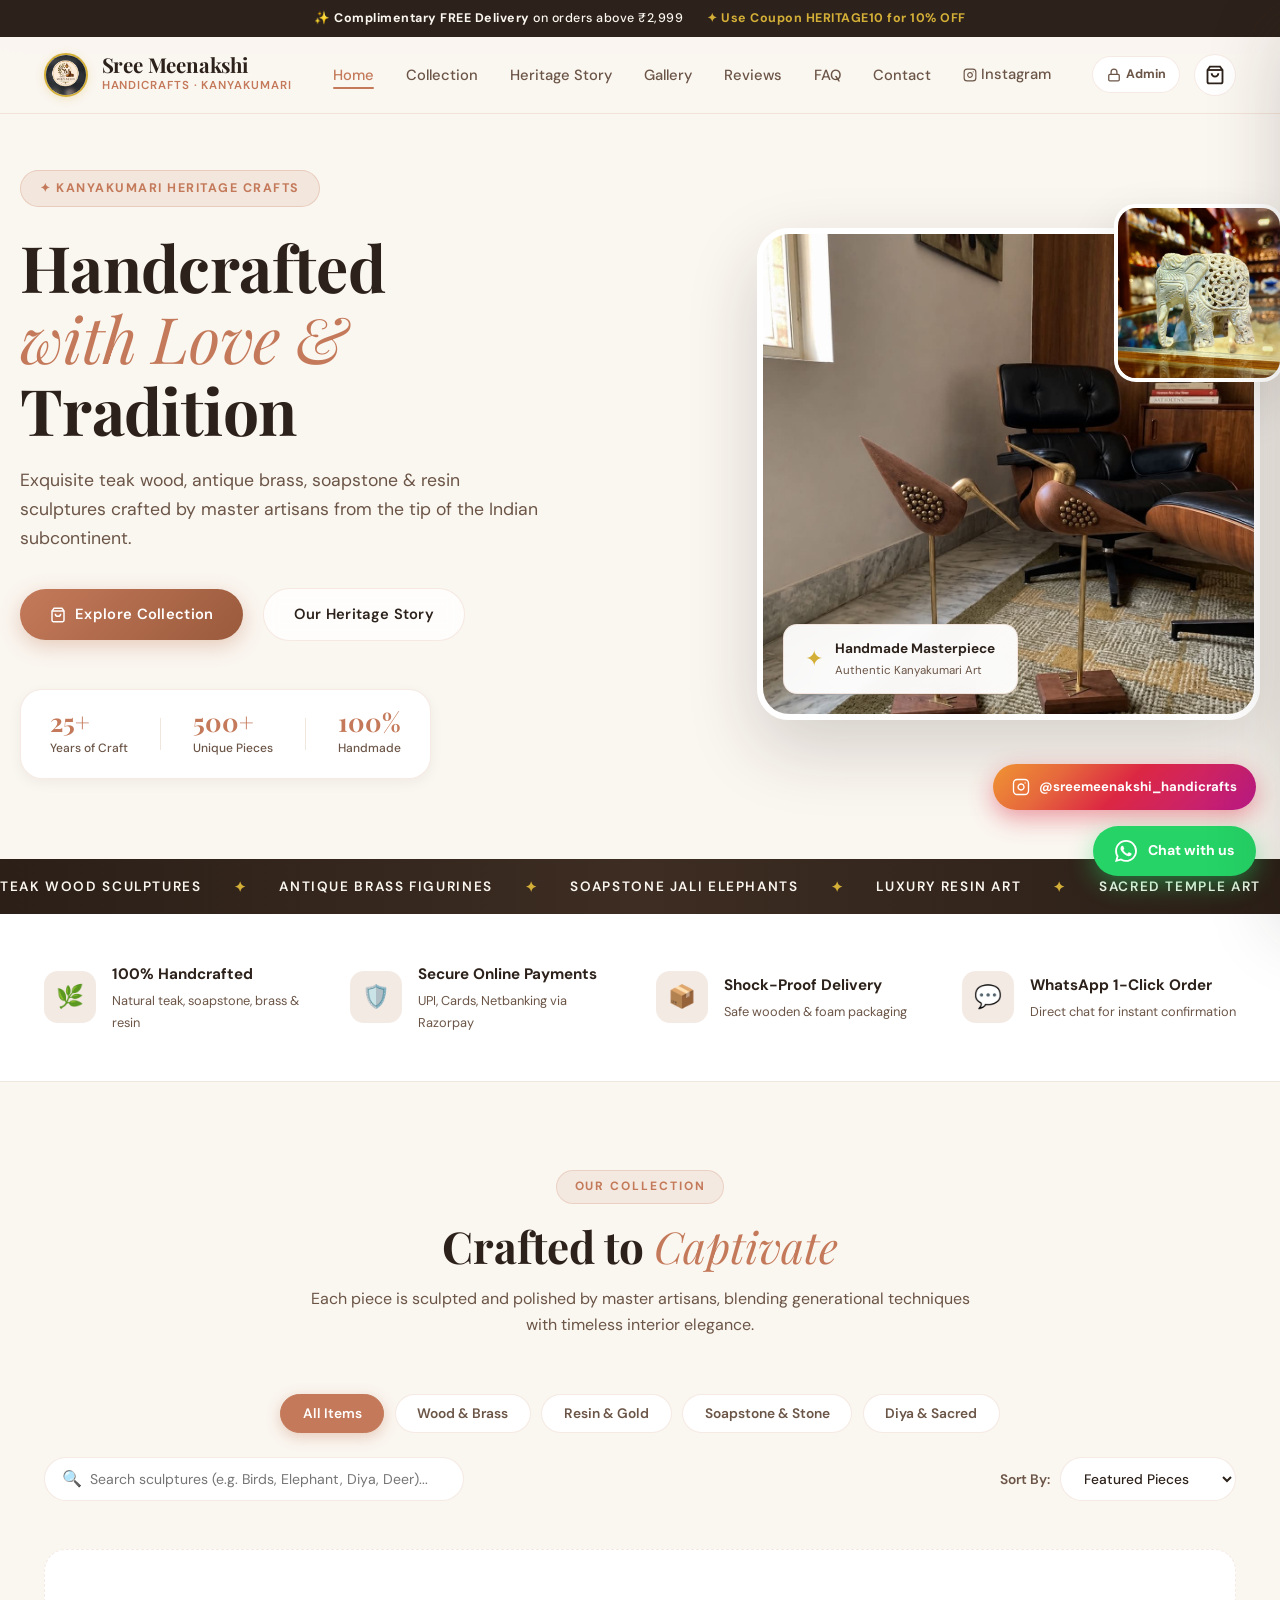
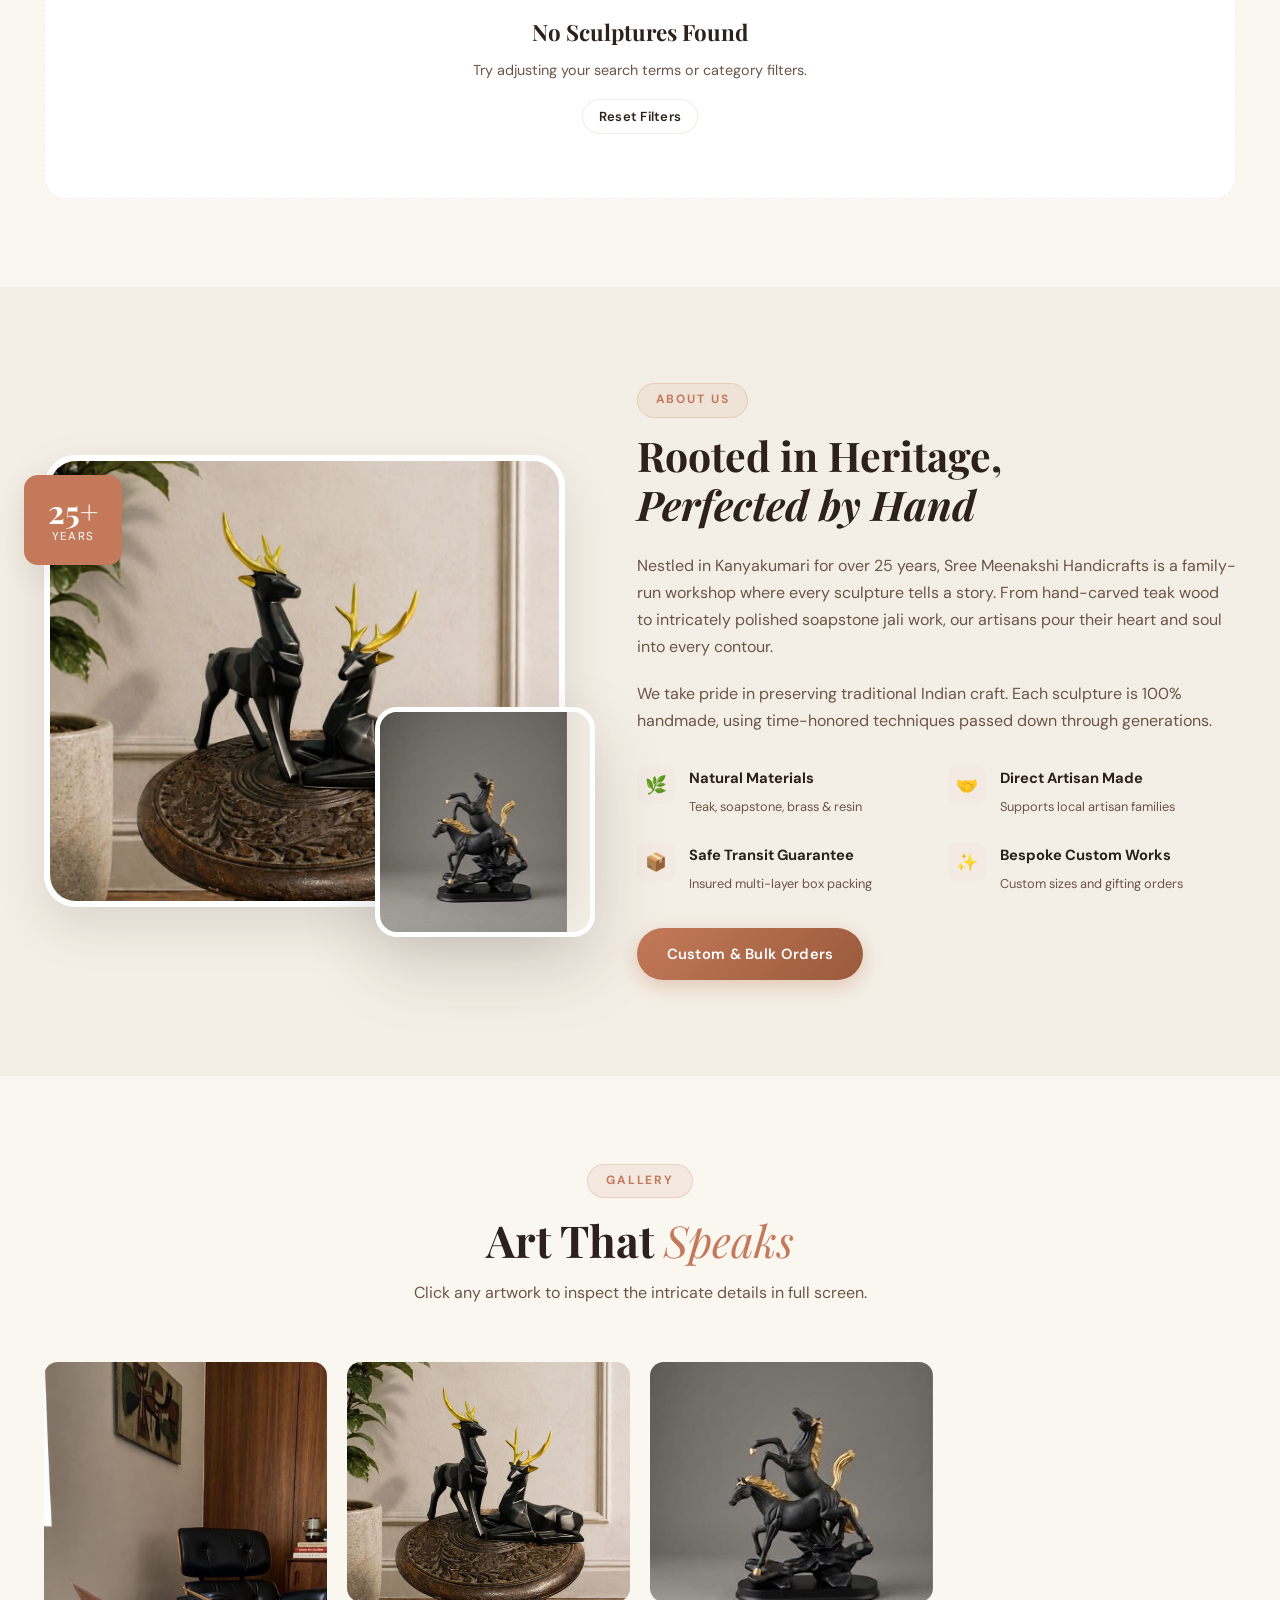
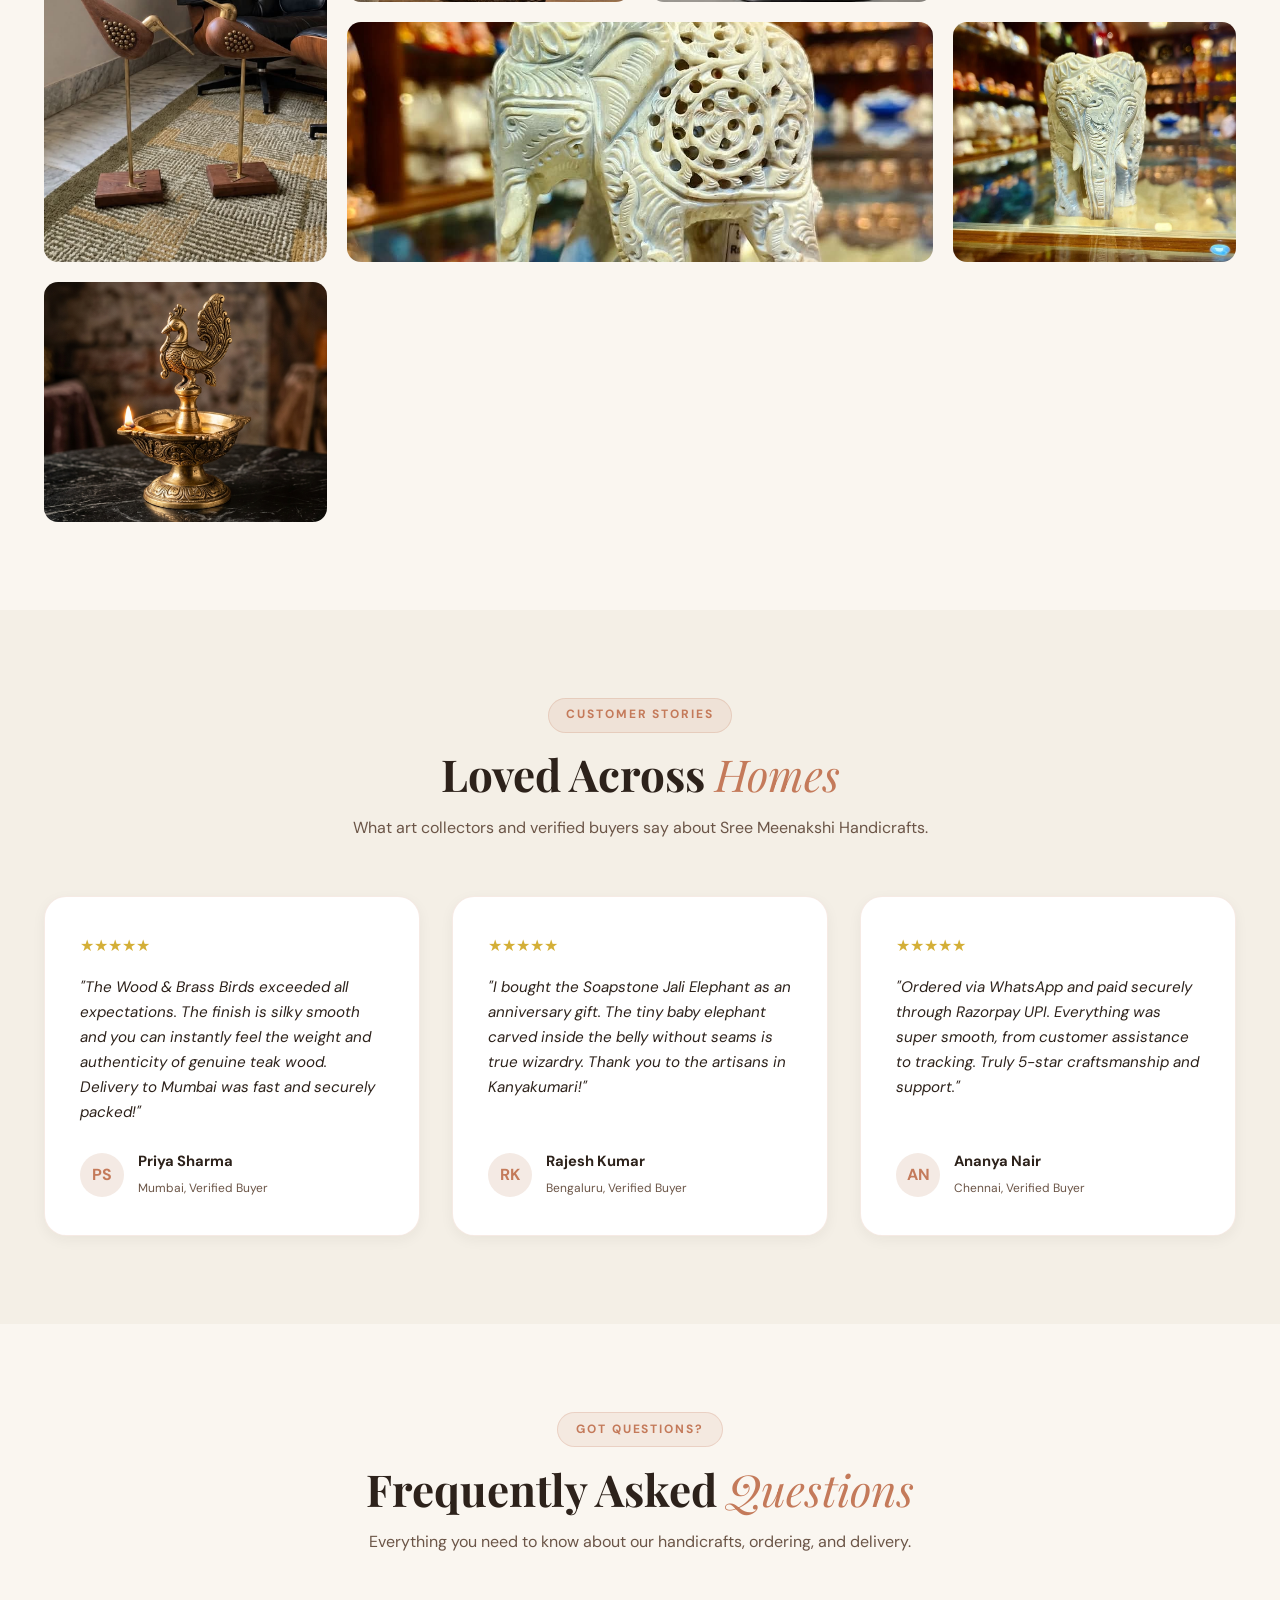
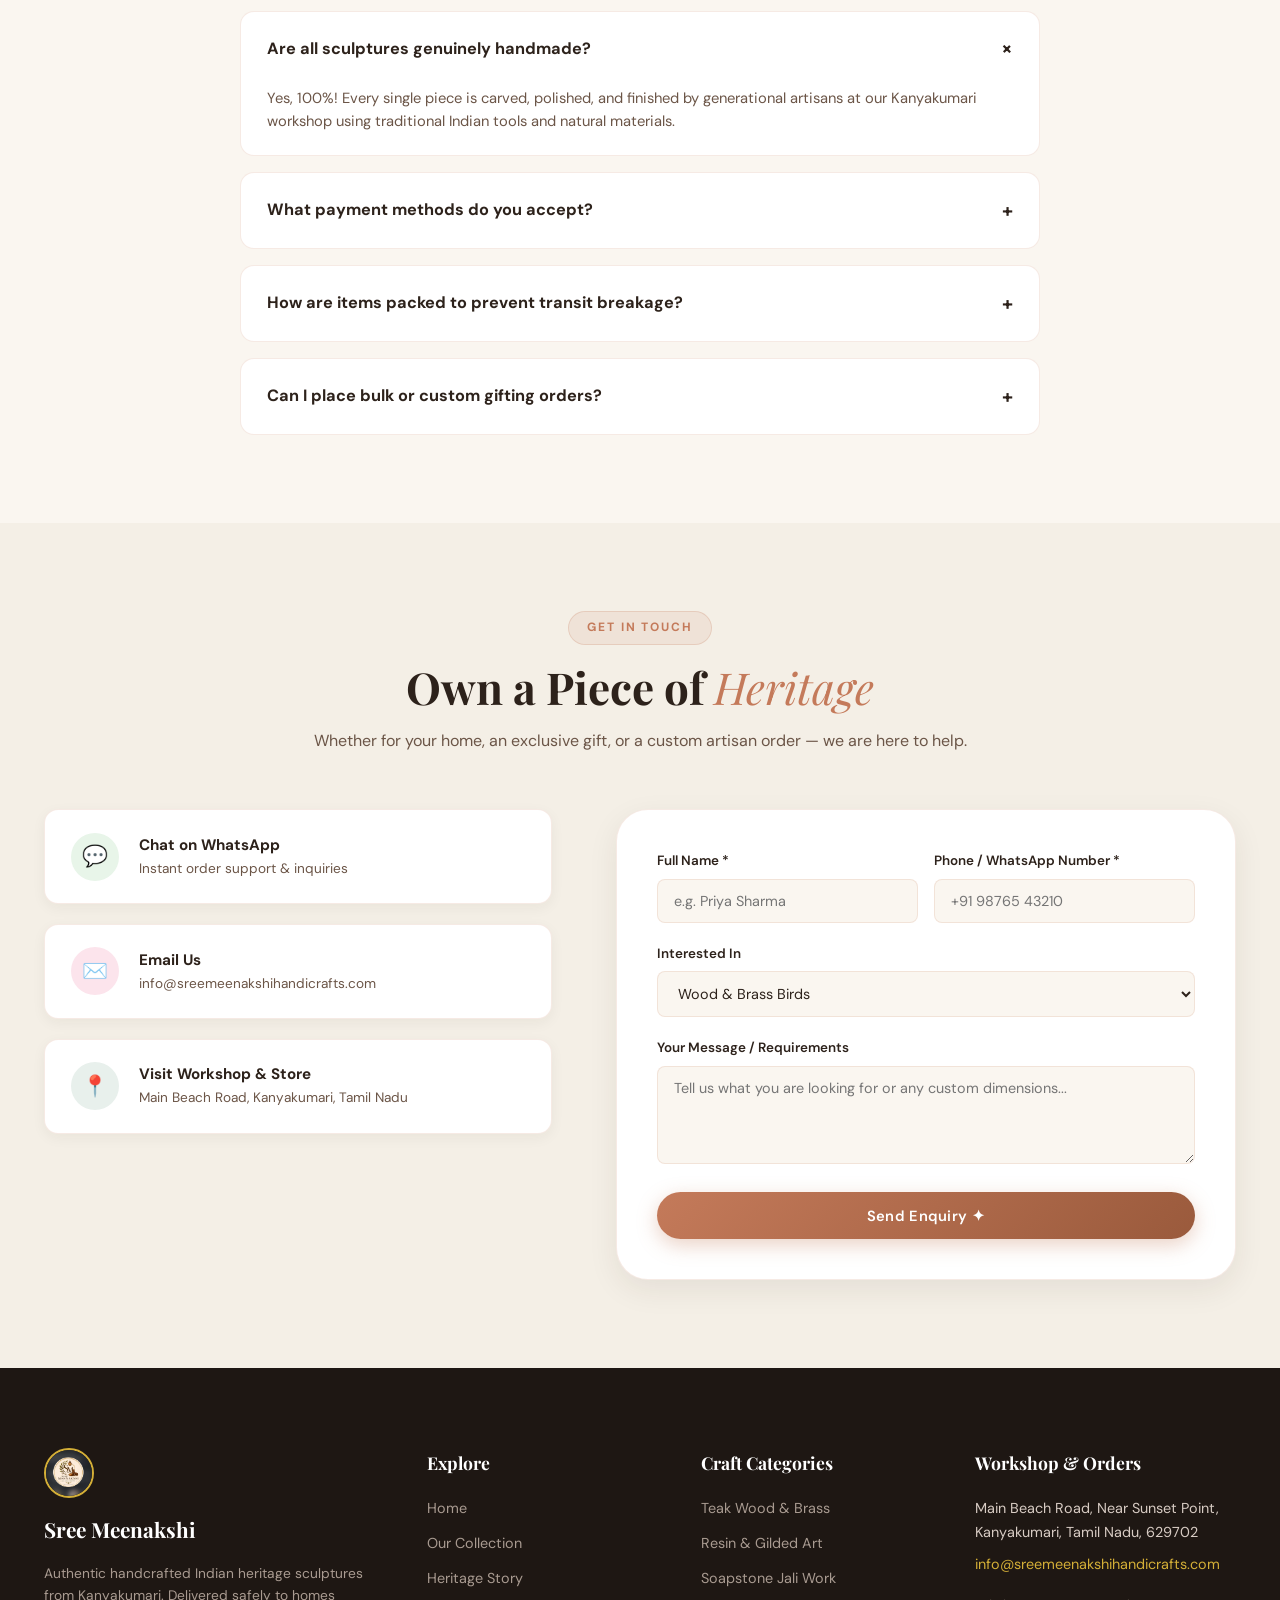
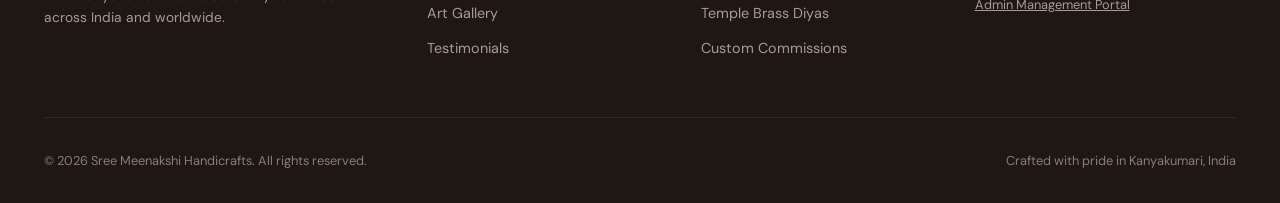
==== index.html @ 6d41a107 "Initial deploy - Sree Meenakshi Handicrafts" ====
<!DOCTYPE html>
<html lang="en">
<head>
  <!-- ===== PRIMARY SEO META TAGS ===== -->
  <meta charset="UTF-8" />
  <meta name="viewport" content="width=device-width, initial-scale=1.0" />
  <title>Sree Meenakshi Handicrafts | Buy Authentic Kanyakumari Sculptures &amp; Art Online</title>
  <meta name="description" content="Shop authentic Kanyakumari handcrafted sculptures online at Sree Meenakshi Handicrafts. Teak wood idols, antique brass diyas, soapstone jali elephants, and luxury resin home decor. Free shipping &amp; secure delivery across India." />
  <meta name="keywords" content="sree meenakshi handicrafts, sreemeenakshi shop, kanyakumari handicrafts online, buy handicrafts online india, teak wood ganesha sculpture, antique brass peacock diya, soapstone elephant jali work, resin animal sculptures, tamil nadu handicrafts, temple art idols online, indian heritage home decor, handcrafted statues kanyakumari" />
  <meta name="author" content="Sree Meenakshi Handicrafts" />
  <meta name="robots" content="index, follow, max-snippet:-1, max-image-preview:large, max-video-preview:-1" />
  <link rel="canonical" href="https://sreemeenakshihandicrafts.shop/" />
  <meta name="theme-color" content="#C47A5A" />
  <meta name="geo.region" content="IN-TN" />
  <meta name="geo.placename" content="Kanyakumari" />
  <meta name="geo.position" content="8.0883;77.5385" />
  <meta name="ICBM" content="8.0883, 77.5385" />

  <!-- ===== OPEN GRAPH / FACEBOOK SOCIAL PREVIEWS ===== -->
  <meta property="og:type" content="website" />
  <meta property="og:url" content="https://sreemeenakshi.shop/" />
  <meta property="og:title" content="Sree Meenakshi Handicrafts | Authentic Kanyakumari Sculptures &amp; Heritage Art" />
  <meta property="og:description" content="Handcrafted with Love &amp; Tradition — 100% genuine Teak wood, antique brass, soapstone and resin art from Kanyakumari master artisans. Fast nationwide delivery." />
  <meta property="og:image" content="https://sreemeenakshi.shop/Pics/749419433_1052687420627433_4165588852915451748_n.jpg" />
  <meta property="og:site_name" content="Sree Meenakshi Handicrafts" />
  <meta property="og:locale" content="en_IN" />

  <!-- ===== TWITTER CARDS ===== -->
  <meta name="twitter:card" content="summary_large_image" />
  <meta name="twitter:title" content="Sree Meenakshi Handicrafts | Kanyakumari Sculptures &amp; Art" />
  <meta name="twitter:description" content="Shop premium handcrafted sculptures online from Kanyakumari. Fast shipping, secure Razorpay &amp; WhatsApp ordering." />
  <meta name="twitter:image" content="https://sreemeenakshi.shop/Pics/749419433_1052687420627433_4165588852915451748_n.jpg" />

  <!-- ===== SCHEMA.ORG JSON-LD STRUCTURED DATA (MULTI-SCHEMA GOOGLE RICH SNIPPETS) ===== -->
  <script type="application/ld+json">
  {
    "@context": "https://schema.org",
    "@graph": [
      {
        "@type": "Store",
        "@id": "https://sreemeenakshi.shop/#store",
        "name": "Sree Meenakshi Handicrafts",
        "alternateName": "Sree Meenakshi Shop",
        "image": "https://sreemeenakshi.shop/Pics/749419433_1052687420627433_4165588852915451748_n.jpg",
        "url": "https://sreemeenakshi.shop",
        "telephone": "+919944910653",
        "priceRange": "₹₹",
        "currenciesAccepted": "INR",
        "paymentAccepted": "Cash, Credit Card, Debit Card, UPI, Net Banking",
        "address": {
          "@type": "PostalAddress",
          "streetAddress": "Main Beach Road, Near Sunset Point",
          "addressLocality": "Kanyakumari",
          "addressRegion": "Tamil Nadu",
          "postalCode": "629702",
          "addressCountry": "IN"
        },
        "geo": {
          "@type": "GeoCoordinates",
          "latitude": 8.0883,
          "longitude": 77.5385
        },
        "openingHoursSpecification": {
          "@type": "OpeningHoursSpecification",
          "dayOfWeek": ["Monday", "Tuesday", "Wednesday", "Thursday", "Friday", "Saturday", "Sunday"],
          "opens": "09:00",
          "closes": "21:00"
        },
        "aggregateRating": {
          "@type": "AggregateRating",
          "ratingValue": "4.9",
          "reviewCount": "128"
        }
      },
      {
        "@type": "WebSite",
        "@id": "https://sreemeenakshi.shop/#website",
        "url": "https://sreemeenakshi.shop",
        "name": "Sree Meenakshi Handicrafts",
        "description": "Authentic Kanyakumari Sculptures, Teak Wood, Soapstone & Brass Handicrafts",
        "publisher": {
          "@id": "https://sreemeenakshi.shop/#store"
        }
      },
      {
        "@type": "BreadcrumbList",
        "@id": "https://sreemeenakshi.shop/#breadcrumb",
        "itemListElement": [
          {
            "@type": "ListItem",
            "position": 1,
            "name": "Home",
            "item": "https://sreemeenakshi.shop/"
          },
          {
            "@type": "ListItem",
            "position": 2,
            "name": "Handcrafted Collection",
            "item": "https://sreemeenakshi.shop/#products"
          },
          {
            "@type": "ListItem",
            "position": 3,
            "name": "Heritage Story",
            "item": "https://sreemeenakshi.shop/#about"
          }
        ]
      },
      {
        "@type": "FAQPage",
        "@id": "https://sreemeenakshi.shop/#faq",
        "mainEntity": [
          {
            "@type": "Question",
            "name": "Are all sculptures genuinely handmade in Kanyakumari?",
            "acceptedAnswer": {
              "@type": "Answer",
              "text": "Yes, 100%! Every piece is hand-carved, polished, and finished by generational artisans at our Kanyakumari workshop using natural teak wood, soapstone, and brass."
            }
          },
          {
            "@type": "Question",
            "name": "What payment methods do you accept?",
            "acceptedAnswer": {
              "@type": "Answer",
              "text": "We accept UPI (GPay, PhonePe, Paytm), Credit & Debit Cards, NetBanking via secure Razorpay checkout, and direct 1-click WhatsApp orders."
            }
          },
          {
            "@type": "Question",
            "name": "How are items packed to prevent breakage during delivery?",
            "acceptedAnswer": {
              "@type": "Answer",
              "text": "We use 4-tier reinforced packaging: moisture-barrier bubble wrap, heavy-duty molded thermocol foam casing, and double-walled corrugated outer cartons."
            }
          }
        ]
      }
    ]
  }
  </script>

  <!-- ===== GOOGLE FONTS ===== -->
  <link rel="preconnect" href="https://fonts.googleapis.com" />
  <link rel="preconnect" href="https://fonts.gstatic.com" crossorigin />
  <link href="https://fonts.googleapis.com/css2?family=DM+Sans:ital,opsz,wght@0,9..40,300;0,9..40,400;0,9..40,500;0,9..40,600;0,9..40,700;1,9..40,400&family=Playfair+Display:ital,wght@0,400;0,500;0,600;0,700;0,800;1,400;1,600&display=swap" rel="stylesheet" />

  <!-- ===== STYLESHEET ===== -->
  <link rel="stylesheet" href="styles.css" />

  <!-- ===== RAZORPAY PAYMENT GATEWAY SDK ===== -->
  <script src="https://checkout.razorpay.com/v1/checkout.js"></script>
</head>
<body>

  <!-- ===== TOP ANNOUNCEMENT BANNER ===== -->
  <div class="top-bar">
    <span>✨ <strong>Complimentary FREE Delivery</strong> on orders above ₹2,999</span>
    <span class="top-bar-highlight">✦ Use Coupon <strong>HERITAGE10</strong> for 10% OFF</span>
  </div>

  <!-- ===== NAVIGATION (GLASSMORPHISM) ===== -->
  <header>
    <nav class="nav" id="navbar">
      <div class="container nav-inner">
        <!-- Brand Logo -->
        <a href="#home" class="nav-logo" aria-label="Sree Meenakshi Handicrafts Home">
          <img src="Pics/753857112_1733854944406453_8567350919718920667_n.jpg" alt="Sree Meenakshi Handicrafts Logo" class="nav-logo-img" />
          <div class="nav-brand-wrap">
            <span class="nav-brand">Sree Meenakshi</span>
            <span class="nav-sub">Handicrafts · Kanyakumari</span>
          </div>
        </a>

        <!-- Desktop Navigation Links -->
        <ul class="nav-links" id="navLinks">
          <li><a href="#home" class="nav-link active">Home</a></li>
          <li><a href="#products" class="nav-link">Collection</a></li>
          <li><a href="#about" class="nav-link">Heritage Story</a></li>
          <li><a href="#gallery" class="nav-link">Gallery</a></li>
          <li><a href="#reviews" class="nav-link">Reviews</a></li>
          <li><a href="#faq" class="nav-link">FAQ</a></li>
          <li><a href="#contact" class="nav-link">Contact</a></li>
          <li><a href="https://www.instagram.com/sreemeenakshi_handicrafts/" class="nav-link" target="_blank" rel="noopener" title="Follow us on Instagram" style="display:flex;align-items:center;gap:0.3rem;"><svg width="14" height="14" viewBox="0 0 24 24" fill="none" stroke="currentColor" stroke-width="2" stroke-linecap="round" stroke-linejoin="round"><rect x="2" y="2" width="20" height="20" rx="5" ry="5"/><path d="M16 11.37A4 4 0 1 1 12.63 8 4 4 0 0 1 16 11.37z"/><line x1="17.5" y1="6.5" x2="17.51" y2="6.5"/></svg>Instagram</a></li>
        </ul>

        <!-- Nav Action Buttons -->
        <div class="nav-actions">
          <!-- Admin Portal Link -->
          <a href="admin.html" class="nav-admin-link" title="Open Admin Portal">
            <svg width="14" height="14" viewBox="0 0 24 24" fill="none" stroke="currentColor" stroke-width="2.2"><rect x="3" y="11" width="18" height="11" rx="2" ry="2"></rect><path d="M7 11V7a5 5 0 0 1 10 0v4"></path></svg>
            Admin
          </a>

          <!-- Cart Trigger Button -->
          <button class="nav-icon-btn" onclick="openCart()" aria-label="View Shopping Cart" id="cartTriggerBtn">
            <svg width="20" height="20" viewBox="0 0 24 24" fill="none" stroke="currentColor" stroke-width="2.2"><path d="M6 2L3 6v14a2 2 0 002 2h14a2 2 0 002-2V6l-3-4z"/><line x1="3" y1="6" x2="21" y2="6"/><path d="M16 10a4 4 0 01-8 0"/></svg>
            <span class="cart-badge" style="display:none;">0</span>
          </button>

          <!-- Mobile Hamburger Menu Button -->
          <button class="hamburger" id="hamburgerBtn" aria-label="Toggle mobile menu" onclick="document.getElementById('mobileNavDrawer').classList.toggle('open')">
            <span></span><span></span><span></span>
          </button>
        </div>
      </div>

      <!-- Mobile Navigation Drawer -->
      <div class="mobile-nav-drawer" id="mobileNavDrawer">
        <a href="#home" class="mobile-nav-link" onclick="document.getElementById('mobileNavDrawer').classList.remove('open')">Home</a>
        <a href="#products" class="mobile-nav-link" onclick="document.getElementById('mobileNavDrawer').classList.remove('open')">Collection</a>
        <a href="#about" class="mobile-nav-link" onclick="document.getElementById('mobileNavDrawer').classList.remove('open')">Heritage Story</a>
        <a href="#gallery" class="mobile-nav-link" onclick="document.getElementById('mobileNavDrawer').classList.remove('open')">Gallery</a>
        <a href="#reviews" class="mobile-nav-link" onclick="document.getElementById('mobileNavDrawer').classList.remove('open')">Reviews</a>
        <a href="#faq" class="mobile-nav-link" onclick="document.getElementById('mobileNavDrawer').classList.remove('open')">FAQ</a>
        <a href="#contact" class="mobile-nav-link" onclick="document.getElementById('mobileNavDrawer').classList.remove('open')">Contact</a>
        <a href="https://www.instagram.com/sreemeenakshi_handicrafts/" class="mobile-nav-link" target="_blank" rel="noopener" style="display:flex;align-items:center;gap:0.5rem;">📸 @sreemeenakshi_handicrafts</a>
        <a href="admin.html" class="mobile-nav-link" style="color:var(--color-terracotta);">🔒 Admin Dashboard</a>
      </div>
    </nav>
  </header>

  <main>
    <!-- ===== HERO SECTION ===== -->
    <section class="hero container" id="home">
      <div class="hero-content">
        <span class="hero-pill">✦ Kanyakumari Heritage Crafts</span>
        <h1 class="hero-title">Handcrafted<br /><em>with Love &amp;</em><br />Tradition</h1>
        <p class="hero-sub">Exquisite teak wood, antique brass, soapstone &amp; resin sculptures crafted by master artisans from the tip of the Indian subcontinent.</p>
        
        <div class="hero-actions">
          <a href="#products" class="btn btn-primary" id="heroShopBtn">
            <svg width="16" height="16" viewBox="0 0 24 24" fill="none" stroke="currentColor" stroke-width="2.2"><path d="M6 2L3 6v14a2 2 0 002 2h14a2 2 0 002-2V6l-3-4z"/><line x1="3" y1="6" x2="21" y2="6"/><path d="M16 10a4 4 0 01-8 0"/></svg>
            Explore Collection
          </a>
          <a href="#about" class="btn btn-ghost" id="heroAboutBtn">Our Heritage Story</a>
        </div>

        <div class="hero-stats">
          <div class="hstat">
            <span class="hstat-n">25+</span>
            <span class="hstat-l">Years of Craft</span>
          </div>
          <div class="hstat-div"></div>
          <div class="hstat">
            <span class="hstat-n">500+</span>
            <span class="hstat-l">Unique Pieces</span>
          </div>
          <div class="hstat-div"></div>
          <div class="hstat">
            <span class="hstat-n">100%</span>
            <span class="hstat-l">Handmade</span>
          </div>
        </div>
      </div>

      <div class="hero-visual">
        <div class="hero-img-main-wrap">
          <img src="Pics/749419433_1052687420627433_4165588852915451748_n.jpg" alt="Sree Meenakshi Handicrafts Featured Collection" />
          <div class="hero-badge-float">
            <span class="hero-badge-icon">✦</span>
            <div>
              <div class="hero-badge-title">Handmade Masterpiece</div>
              <div class="hero-badge-sub">Authentic Kanyakumari Art</div>
            </div>
          </div>
        </div>
        <div class="hero-floating-card">
          <img src="Pics/751914491_1350047553952715_5654833482815811500_n.jpg" alt="Stone Carved Elephant Jali Work" />
        </div>
      </div>
    </section>

    <!-- ===== MARQUEE TICKER ===== -->
    <div class="marquee-wrap" aria-hidden="true">
      <div class="marquee-track">
        <div class="marquee-item"><span>Teak Wood Sculptures</span><span class="msep">✦</span></div>
        <div class="marquee-item"><span>Antique Brass Figurines</span><span class="msep">✦</span></div>
        <div class="marquee-item"><span>Soapstone Jali Elephants</span><span class="msep">✦</span></div>
        <div class="marquee-item"><span>Luxury Resin Art</span><span class="msep">✦</span></div>
        <div class="marquee-item"><span>Sacred Temple Art</span><span class="msep">✦</span></div>
        <div class="marquee-item"><span>Indian Heritage Decor</span><span class="msep">✦</span></div>
        <div class="marquee-item"><span>Teak Wood Sculptures</span><span class="msep">✦</span></div>
        <div class="marquee-item"><span>Antique Brass Figurines</span><span class="msep">✦</span></div>
        <div class="marquee-item"><span>Soapstone Jali Elephants</span><span class="msep">✦</span></div>
        <div class="marquee-item"><span>Luxury Resin Art</span><span class="msep">✦</span></div>
      </div>
    </div>

    <!-- ===== VALUE PROPOSITIONS STRIP ===== -->
    <section class="value-strip">
      <div class="container">
        <div class="value-grid">
          <div class="value-card">
            <div class="value-icon-box">🌿</div>
            <div class="value-info">
              <h4>100% Handcrafted</h4>
              <p>Natural teak, soapstone, brass &amp; resin</p>
            </div>
          </div>
          <div class="value-card">
            <div class="value-icon-box">🛡️</div>
            <div class="value-info">
              <h4>Secure Online Payments</h4>
              <p>UPI, Cards, Netbanking via Razorpay</p>
            </div>
          </div>
          <div class="value-card">
            <div class="value-icon-box">📦</div>
            <div class="value-info">
              <h4>Shock-Proof Delivery</h4>
              <p>Safe wooden &amp; foam packaging</p>
            </div>
          </div>
          <div class="value-card">
            <div class="value-icon-box">💬</div>
            <div class="value-info">
              <h4>WhatsApp 1-Click Order</h4>
              <p>Direct chat for instant confirmation</p>
            </div>
          </div>
        </div>
      </div>
    </section>

    <!-- ===== DYNAMIC CATALOG & SHOP SECTION ===== -->
    <section class="catalog-section" id="products">
      <div class="container">
        <div class="section-head">
          <span class="label-pill">Our Collection</span>
          <h2 class="section-title">Crafted to <em>Captivate</em></h2>
          <p class="section-desc">Each piece is sculpted and polished by master artisans, blending generational techniques with timeless interior elegance.</p>
        </div>

        <div class="catalog-controls">
          <!-- Category Filter Pills -->
          <div class="filter-pills-wrap">
            <button class="filter-pill active" data-category="All">All Items</button>
            <button class="filter-pill" data-category="Wood & Brass">Wood &amp; Brass</button>
            <button class="filter-pill" data-category="Resin">Resin &amp; Gold</button>
            <button class="filter-pill" data-category="Stone">Soapstone &amp; Stone</button>
            <button class="filter-pill" data-category="Diya">Diya &amp; Sacred</button>
          </div>

          <!-- Search & Sort Bar -->
          <div class="catalog-search-sort-bar">
            <div class="search-box-wrap">
              <span class="search-icon">🔍</span>
              <input type="text" id="catalogSearchInput" placeholder="Search sculptures (e.g. Birds, Elephant, Diya, Deer)..." />
            </div>
            <div class="sort-box-wrap">
              <label for="catalogSortSelect" style="font-size:0.86rem;font-weight:600;color:var(--text-muted);">Sort By:</label>
              <select id="catalogSortSelect">
                <option value="featured">Featured Pieces</option>
                <option value="price-low">Price: Low to High</option>
                <option value="price-high">Price: High to Low</option>
                <option value="name">Alphabetical</option>
                <option value="rating">Top Rated</option>
              </select>
            </div>
          </div>
        </div>

        <!-- Dynamic Product Cards Grid (Populated by app.js) -->
        <div class="products-grid" id="productsGrid"></div>
      </div>
    </section>

    <!-- ===== HERITAGE / ABOUT SECTION ===== -->
    <section class="about-section" id="about">
      <div class="container">
        <div class="about-grid">
          <div class="about-visual">
            <div class="about-img-main">
              <img src="Pics/749440358_1558153105664914_614682669612727368_n.jpg" alt="Artisan sculpting in Kanyakumari" />
            </div>
            <div class="about-img-offset">
              <img src="Pics/751842113_1352023199796086_4917248388935023595_n.jpg" alt="Handcrafted sculpture detail" />
            </div>
            <div class="about-badge-years">
              <div class="ab-num">25+</div>
              <div class="ab-lbl">Years</div>
            </div>
          </div>

          <div class="about-content">
            <span class="label-pill">About Us</span>
            <h2>Rooted in Heritage,<br /><em>Perfected by Hand</em></h2>
            <p>Nestled in Kanyakumari for over 25 years, Sree Meenakshi Handicrafts is a family-run workshop where every sculpture tells a story. From hand-carved teak wood to intricately polished soapstone jali work, our artisans pour their heart and soul into every contour.</p>
            <p>We take pride in preserving traditional Indian craft. Each sculpture is 100% handmade, using time-honored techniques passed down through generations.</p>

            <div class="about-features-list">
              <div class="af-item">
                <div class="af-icon">🌿</div>
                <div class="af-text">
                  <strong>Natural Materials</strong>
                  <span>Teak, soapstone, brass &amp; resin</span>
                </div>
              </div>
              <div class="af-item">
                <div class="af-icon">🤝</div>
                <div class="af-text">
                  <strong>Direct Artisan Made</strong>
                  <span>Supports local artisan families</span>
                </div>
              </div>
              <div class="af-item">
                <div class="af-icon">📦</div>
                <div class="af-text">
                  <strong>Safe Transit Guarantee</strong>
                  <span>Insured multi-layer box packing</span>
                </div>
              </div>
              <div class="af-item">
                <div class="af-icon">✨</div>
                <div class="af-text">
                  <strong>Bespoke Custom Works</strong>
                  <span>Custom sizes and gifting orders</span>
                </div>
              </div>
            </div>

            <a href="#contact" class="btn btn-primary">Custom &amp; Bulk Orders</a>
          </div>
        </div>
      </div>
    </section>

    <!-- ===== GALLERY SECTION ===== -->
    <section class="gallery-section" id="gallery">
      <div class="container">
        <div class="section-head">
          <span class="label-pill">Gallery</span>
          <h2 class="section-title">Art That <em>Speaks</em></h2>
          <p class="section-desc">Click any artwork to inspect the intricate details in full screen.</p>
        </div>

        <div class="gallery-grid">
          <div class="gallery-item g-tall">
            <img src="Pics/749419433_1052687420627433_4165588852915451748_n.jpg" alt="Wading Bird Pair Sculpture" />
            <div class="gallery-overlay">
              <h4>Wading Bird Pair</h4>
              <p>Wood &amp; Brass · Home Decor</p>
            </div>
          </div>
          <div class="gallery-item">
            <img src="Pics/749440358_1558153105664914_614682669612727368_n.jpg" alt="Golden Stag Duo" />
            <div class="gallery-overlay">
              <h4>Golden Stag Duo</h4>
              <p>Resin &amp; Gold · Luxury Decor</p>
            </div>
          </div>
          <div class="gallery-item">
            <img src="Pics/751842113_1352023199796086_4917248388935023595_n.jpg" alt="Dynamic Rearing Horses" />
            <div class="gallery-overlay">
              <h4>Dynamic Horses</h4>
              <p>Resin &amp; Brass · Statement Art</p>
            </div>
          </div>
          <div class="gallery-item g-wide">
            <img src="Pics/751914491_1350047553952715_5654833482815811500_n.jpg" alt="Soapstone Jali Elephant" />
            <div class="gallery-overlay">
              <h4>Soapstone Jali Elephant</h4>
              <p>Soapstone · Traditional Craft</p>
            </div>
          </div>
          <div class="gallery-item">
            <img src="Pics/752681929_2032440537380929_2070747995649624809_n.jpg" alt="Elephant Portrait Sculpture" />
            <div class="gallery-overlay">
              <h4>Elephant Portrait</h4>
              <p>Soapstone · Kanyakumari Craft</p>
            </div>
          </div>
          <div class="gallery-item">
            <img src="Pics/brass_diya_lamp.jpg" alt="Royal Brass Peacock Diya" />
            <div class="gallery-overlay">
              <h4>Peacock Brass Diya</h4>
              <p>Brass · Temple Decor</p>
            </div>
          </div>
        </div>
      </div>
    </section>

    <!-- ===== REVIEWS & TESTIMONIALS ===== -->
    <section class="testimonials-section" id="reviews">
      <div class="container">
        <div class="section-head">
          <span class="label-pill">Customer Stories</span>
          <h2 class="section-title">Loved Across <em>Homes</em></h2>
          <p class="section-desc">What art collectors and verified buyers say about Sree Meenakshi Handicrafts.</p>
        </div>

        <div class="testimonials-grid">
          <div class="testimonial-card">
            <div class="stars">★★★★★</div>
            <p class="testimonial-quote">"The Wood &amp; Brass Birds exceeded all expectations. The finish is silky smooth and you can instantly feel the weight and authenticity of genuine teak wood. Delivery to Mumbai was fast and securely packed!"</p>
            <div class="testimonial-author">
              <div class="author-avatar">PS</div>
              <div class="author-info">
                <h5>Priya Sharma</h5>
                <span>Mumbai, Verified Buyer</span>
              </div>
            </div>
          </div>

          <div class="testimonial-card">
            <div class="stars">★★★★★</div>
            <p class="testimonial-quote">"I bought the Soapstone Jali Elephant as an anniversary gift. The tiny baby elephant carved inside the belly without seams is true wizardry. Thank you to the artisans in Kanyakumari!"</p>
            <div class="testimonial-author">
              <div class="author-avatar">RK</div>
              <div class="author-info">
                <h5>Rajesh Kumar</h5>
                <span>Bengaluru, Verified Buyer</span>
              </div>
            </div>
          </div>

          <div class="testimonial-card">
            <div class="stars">★★★★★</div>
            <p class="testimonial-quote">"Ordered via WhatsApp and paid securely through Razorpay UPI. Everything was super smooth, from customer assistance to tracking. Truly 5-star craftsmanship and support."</p>
            <div class="testimonial-author">
              <div class="author-avatar">AN</div>
              <div class="author-info">
                <h5>Ananya Nair</h5>
                <span>Chennai, Verified Buyer</span>
              </div>
            </div>
          </div>
        </div>
      </div>
    </section>

    <!-- ===== FAQ ACCORDION ===== -->
    <section class="faq-section" id="faq">
      <div class="container">
        <div class="section-head">
          <span class="label-pill">Got Questions?</span>
          <h2 class="section-title">Frequently Asked <em>Questions</em></h2>
          <p class="section-desc">Everything you need to know about our handicrafts, ordering, and delivery.</p>
        </div>

        <div class="faq-grid" id="faqGridContainer">
          <!-- Dynamically populated from Store FAQs (Admin Editable) -->
        </div>
      </div>
    </section>

    <!-- ===== CONTACT & CUSTOM ORDERS ===== -->
    <section class="contact-section" id="contact">
      <div class="container">
        <div class="section-head">
          <span class="label-pill">Get in Touch</span>
          <h2 class="section-title">Own a Piece of <em>Heritage</em></h2>
          <p class="section-desc">Whether for your home, an exclusive gift, or a custom artisan order — we are here to help.</p>
        </div>

        <div class="contact-grid">
          <div class="contact-cards">
            <a href="https://wa.me/919944910653" class="contact-card-item" target="_blank" rel="noopener">
              <div class="cci-icon cci-green">💬</div>
              <div class="cci-text">
                <h4>Chat on WhatsApp</h4>
                <p>Instant order support &amp; inquiries</p>
              </div>
            </a>

            <a href="mailto:info@sreemeenakshihandicrafts.com" class="contact-card-item">
              <div class="cci-icon cci-rose">✉️</div>
              <div class="cci-text">
                <h4>Email Us</h4>
                <p>info@sreemeenakshihandicrafts.com</p>
              </div>
            </a>

            <div class="contact-card-item">
              <div class="cci-icon cci-sage">📍</div>
              <div class="cci-text">
                <h4>Visit Workshop &amp; Store</h4>
                <p>Main Beach Road, Kanyakumari, Tamil Nadu</p>
              </div>
            </div>
          </div>

          <div class="contact-form-box">
            <form id="contactForm" onsubmit="handleContactForm(event)">
              <div class="form-row">
                <div class="form-group">
                  <label for="enquiryName">Full Name *</label>
                  <input type="text" id="enquiryName" placeholder="e.g. Priya Sharma" required />
                </div>
                <div class="form-group">
                  <label for="enquiryPhone">Phone / WhatsApp Number *</label>
                  <input type="tel" id="enquiryPhone" placeholder="+91 98765 43210" required />
                </div>
              </div>

              <div class="form-group">
                <label for="enquiryInterest">Interested In</label>
                <select id="enquiryInterest">
                  <option value="Wood & Brass Birds">Wood &amp; Brass Birds</option>
                  <option value="Resin Deer Figurines">Resin Deer Figurines</option>
                  <option value="Horse Sculptures">Dynamic Horse Sculptures</option>
                  <option value="Stone Carved Elephants">Stone Carved Elephants</option>
                  <option value="Brass Diya">Royal Brass Peacock Diya</option>
                  <option value="Custom Order">Custom / Corporate Order</option>
                </select>
              </div>

              <div class="form-group">
                <label for="enquiryMessage">Your Message / Requirements</label>
                <textarea id="enquiryMessage" rows="4" placeholder="Tell us what you are looking for or any custom dimensions..."></textarea>
              </div>

              <button type="submit" class="btn btn-primary btn-full" id="enquirySubmitBtn">Send Enquiry ✦</button>
              <div id="enquirySuccess" style="display:none;margin-top:1rem;color:#2E7D32;font-weight:600;text-align:center;">
                ✓ Thank you! We received your enquiry and will contact you shortly.
              </div>
            </form>
          </div>
        </div>
      </div>
    </section>
  </main>

  <!-- ===== FOOTER ===== -->
  <footer class="footer">
    <div class="container">
      <div class="footer-grid">
        <div class="footer-brand">
          <img src="Pics/753857112_1733854944406453_8567350919718920667_n.jpg" alt="Logo" style="width:50px;height:50px;border-radius:50%;border:2px solid var(--color-gold);" />
          <h3 style="font-family:var(--font-serif);color:#FFF;margin-top:0.85rem;font-size:1.3rem;">Sree Meenakshi</h3>
          <p>Authentic handcrafted Indian heritage sculptures from Kanyakumari. Delivered safely to homes across India and worldwide.</p>
        </div>

        <div class="footer-col">
          <h4>Explore</h4>
          <ul>
            <li><a href="#home">Home</a></li>
            <li><a href="#products">Our Collection</a></li>
            <li><a href="#about">Heritage Story</a></li>
            <li><a href="#gallery">Art Gallery</a></li>
            <li><a href="#reviews">Testimonials</a></li>
          </ul>
        </div>

        <div class="footer-col">
          <h4>Craft Categories</h4>
          <ul>
            <li><a href="#products">Teak Wood &amp; Brass</a></li>
            <li><a href="#products">Resin &amp; Gilded Art</a></li>
            <li><a href="#products">Soapstone Jali Work</a></li>
            <li><a href="#products">Temple Brass Diyas</a></li>
            <li><a href="#contact">Custom Commissions</a></li>
          </ul>
        </div>

        <div class="footer-col">
          <h4>Workshop &amp; Orders</h4>
          <p>Main Beach Road, Near Sunset Point,<br />Kanyakumari, Tamil Nadu, 629702</p>
          <p style="margin-top:0.5rem;color:#D4AF37;">info@sreemeenakshihandicrafts.com</p>
          <div style="margin-top:1rem;">
            <a href="admin.html" style="color:#A99B91;font-size:0.8rem;text-decoration:underline;">Admin Management Portal</a>
          </div>
        </div>
      </div>

      <div class="footer-bottom">
        <div>&copy; 2026 Sree Meenakshi Handicrafts. All rights reserved.</div>
        <div>Crafted with pride in Kanyakumari, India</div>
      </div>
    </div>
  </footer>

  <!-- ===== CART DRAWER ===== -->
  <div class="cart-overlay" id="cartOverlay" onclick="closeCart()"></div>
  <aside class="cart-drawer" id="cartDrawer" aria-label="Shopping Cart">
    <div class="cart-header">
      <h3>
        <svg width="20" height="20" viewBox="0 0 24 24" fill="none" stroke="currentColor" stroke-width="2.2"><path d="M6 2L3 6v14a2 2 0 002 2h14a2 2 0 002-2V6l-3-4z"/><line x1="3" y1="6" x2="21" y2="6"/><path d="M16 10a4 4 0 01-8 0"/></svg>
        Your Shopping Bag
      </h3>
      <button class="cart-close-btn" onclick="closeCart()" aria-label="Close Cart">✕</button>
    </div>

    <!-- Free Shipping Progress -->
    <div class="cart-free-shipping-bar">
      <div id="freeShippingText">Add ₹2,999 for FREE Delivery</div>
      <div class="fs-progress-bg">
        <div class="fs-progress-fill" id="freeShippingProgress"></div>
      </div>
    </div>

    <!-- Items List Body -->
    <div class="cart-items-body" id="cartItemsContainer"></div>

    <!-- Cart Footer & Checkout -->
    <div class="cart-footer">
      <div class="coupon-box">
        <input type="text" id="couponCodeInput" placeholder="Promo code (e.g. HERITAGE10)" />
        <button class="coupon-btn" onclick="applyCoupon()">Apply</button>
      </div>

      <div class="cart-summary-line">
        <span>Subtotal</span>
        <span id="cartSubtotal">₹0</span>
      </div>
      <div class="cart-summary-line" id="cartDiscountLine" style="display:none;color:#5A826F;">
        <span>Discount</span>
        <span id="cartDiscount">-₹0</span>
      </div>
      <div class="cart-summary-line">
        <span>Estimated Delivery</span>
        <span id="cartShipping">FREE</span>
      </div>
      <div class="cart-summary-line cart-summary-total">
        <span>Total Amount</span>
        <span id="cartTotal" style="color:var(--color-terracotta);">₹0</span>
      </div>

      <div style="display:flex;flex-direction:column;gap:0.6rem;margin-top:1.2rem;">
          <button class="btn btn-primary btn-full" onclick="openCheckout()">
            Proceed to Checkout 💳
          </button>
          <button class="btn btn-full" onclick="checkoutViaWhatsAppDirect()" style="background:#25D366;color:#ffffff;border:none;display:flex;align-items:center;justify-content:center;gap:0.5rem;font-weight:700;padding:0.75rem 1rem;border-radius:10px;cursor:pointer;box-shadow:0 3px 10px rgba(37,211,102,0.3);font-size:0.95rem;">
            <span>💬 Quick Order on WhatsApp (Zero Hassle)</span>
          </button>
        </div>
    </div>
  </aside>

  <!-- ===== 2-STEP CHECKOUT MODAL ===== -->
  <div class="modal-backdrop" id="checkoutModal">
    <div class="checkout-modal-card">
      <div class="modal-header">
        <h3>Secure Checkout</h3>
        <button class="modal-close-btn" onclick="closeCheckout()">✕</button>
      </div>

      <div class="modal-body">
        <!-- Steps Indicator -->
        <div class="checkout-steps-indicator">
          <div class="step-indicator-item active" id="stepIndicator1">
            <span class="step-num">1</span>
            <span>Delivery Info</span>
          </div>
          <div class="step-connector"></div>
          <div class="step-indicator-item" id="stepIndicator2">
            <span class="step-num">2</span>
            <span>Payment</span>
          </div>
        </div>

        <!-- Step 1: Customer & Shipping Details -->
        <div id="checkoutStep1">
          <form id="customerDetailsForm" onsubmit="event.preventDefault(); goToCheckoutStep(2);">
            <div class="form-row">
              <div class="form-group">
                <label for="custName">Full Name *</label>
                <input type="text" id="custName" placeholder="e.g. Priya Sharma" required />
              </div>
              <div class="form-group">
                <label for="custPhone">Mobile / WhatsApp Number *</label>
                <input type="tel" id="custPhone" placeholder="e.g. 9876543210" required />
              </div>
            </div>

            <div class="form-group">
              <label for="custEmail">Email Address</label>
              <input type="email" id="custEmail" placeholder="priya@example.com" />
            </div>

            <div class="form-group">
              <label for="custAddress">Complete Shipping Address *</label>
              <textarea id="custAddress" rows="2" placeholder="House/Flat No., Street, Landmark" required></textarea>
            </div>

            <div class="form-row">
              <div class="form-group">
                <label for="custCity">City *</label>
                <input type="text" id="custCity" placeholder="e.g. Chennai" required />
              </div>
              <div class="form-group">
                <label for="custPincode">Pincode *</label>
                <input type="text" id="custPincode" placeholder="e.g. 600001" required />
              </div>
            </div>

            <button type="submit" class="btn btn-primary btn-full" style="margin-top:1rem;">
              Continue to Payment →
            </button>
          </form>
        </div>

        <!-- Step 2: Payment Method Choice -->
        <div id="checkoutStep2" style="display:none;">
          <div style="margin-bottom:1.5rem;">
            <h4 style="font-size:0.95rem;margin-bottom:0.75rem;">Select Payment Method:</h4>

            <!-- Razorpay Payment Option -->
            <div class="payment-method-card selected" data-method="razorpay" onclick="selectPaymentMethod('razorpay')">
              <input type="radio" name="payMethod" class="pm-radio" checked />
              <div class="pm-icon">💳</div>
              <div class="pm-details">
                <h4>Razorpay Online Payment</h4>
                <p>Instant UPI (GPay, PhonePe, Paytm), Cards &amp; NetBanking</p>
              </div>
            </div>

            <!-- WhatsApp Direct Option -->
            <div class="payment-method-card" data-method="whatsapp" onclick="selectPaymentMethod('whatsapp')">
              <input type="radio" name="payMethod" class="pm-radio" />
              <div class="pm-icon">📱</div>
              <div class="pm-details">
                <h4>WhatsApp 1-Click Order</h4>
                <p>Send order directly to store on WhatsApp &amp; pay via UPI / QR</p>
              </div>
            </div>
          </div>

          <!-- Order Summary Breakdown -->
          <div style="background:#FAF6F0;padding:1.2rem;border-radius:12px;margin-bottom:1.5rem;">
            <h5 style="font-size:0.85rem;text-transform:uppercase;letter-spacing:0.06em;color:#C47A5A;margin-bottom:0.6rem;">Order Summary</h5>
            <div id="checkoutItemsReview"></div>
            <div style="display:flex;justify-content:space-between;font-weight:700;font-size:1.05rem;border-top:1px dashed #EFE7DE;padding-top:0.6rem;margin-top:0.6rem;">
              <span>Grand Total:</span>
              <span id="checkoutTotalReview" style="color:var(--color-terracotta);">₹0</span>
            </div>
          </div>

          <div style="display:flex;gap:0.75rem;">
            <button class="btn btn-ghost" style="flex:1;" onclick="goToCheckoutStep(1)">← Back</button>
            <button class="btn btn-primary" style="flex:2;" id="checkoutPayBtn" onclick="processOrderPayment()">
              Pay with Razorpay
            </button>
          </div>
        </div>
      </div>
    </div>
  </div>

  <!-- ===== ORDER SUCCESS & PRINTABLE INVOICE MODAL ===== -->
  <div class="modal-backdrop" id="orderSuccessModal">
    <div id="orderInvoiceBox"></div>
  </div>

  <!-- ===== QUICK VIEW MODAL ===== -->
  <div class="modal-backdrop" id="quickViewModal">
    <div id="quickViewContent"></div>
  </div>

  <!-- ===== GALLERY LIGHTBOX MODAL ===== -->
  <div class="lightbox" id="lightboxModal" onclick="closeGalleryLightbox()">
    <button class="lightbox-close" onclick="closeGalleryLightbox()" aria-label="Close Lightbox">✕</button>
    <img class="lightbox-img" id="lightboxFullImg" src="" alt="Gallery sculpture full size" />
  </div>

  <!-- ===== FLOATING INSTAGRAM BUTTON ===== -->
  <a href="https://www.instagram.com/sreemeenakshi_handicrafts/" class="ig-fab" id="igFab" target="_blank" rel="noopener" aria-label="Follow on Instagram">
    <svg viewBox="0 0 24 24" fill="none" stroke="currentColor" stroke-width="1.8" stroke-linecap="round" stroke-linejoin="round"><rect x="2" y="2" width="20" height="20" rx="5" ry="5"/><path d="M16 11.37A4 4 0 1 1 12.63 8 4 4 0 0 1 16 11.37z"/><line x1="17.5" y1="6.5" x2="17.51" y2="6.5"/></svg>
    <span>@sreemeenakshi_handicrafts</span>
  </a>

  <!-- ===== FLOATING WHATSAPP BUTTON ===== -->
  <a href="https://wa.me/919944910653" class="wa-fab" id="waFab" target="_blank" rel="noopener" aria-label="Chat on WhatsApp">
    <svg viewBox="0 0 24 24"><path d="M17.472 14.382c-.297-.149-1.758-.867-2.03-.967-.273-.099-.471-.148-.67.15-.197.297-.767.966-.94 1.164-.173.199-.347.223-.644.075-.297-.15-1.255-.463-2.39-1.475-.883-.788-1.48-1.761-1.653-2.059-.173-.297-.018-.458.13-.606.134-.133.298-.347.446-.52.149-.174.198-.298.298-.497.099-.198.05-.371-.025-.52-.075-.149-.669-1.612-.916-2.207-.242-.579-.487-.5-.669-.51-.173-.008-.371-.01-.57-.01-.198 0-.52.074-.792.372-.272.297-1.04 1.016-1.04 2.479 0 1.462 1.065 2.875 1.213 3.074.149.198 2.096 3.2 5.077 4.487.709.306 1.262.489 1.694.625.712.227 1.36.195 1.871.118.571-.085 1.758-.719 2.006-1.413.248-.694.248-1.289.173-1.413-.074-.124-.272-.198-.57-.347m-5.421 7.403h-.004a9.87 9.87 0 01-5.031-1.378l-.361-.214-3.741.982.998-3.648-.235-.374a9.86 9.86 0 01-1.51-5.26c.001-5.45 4.436-9.884 9.888-9.884 2.64 0 5.122 1.03 6.988 2.898a9.825 9.825 0 012.893 6.994c-.003 5.45-4.437 9.884-9.885 9.884m8.413-18.297A11.815 11.815 0 0012.05 0C5.495 0 .16 5.335.157 11.892c0 2.096.547 4.142 1.588 5.945L.057 24l6.305-1.654a11.882 11.882 0 005.683 1.448h.005c6.554 0 11.89-5.335 11.893-11.893a11.821 11.821 0 00-3.48-8.413z"/></svg>
    <span>Chat with us</span>
  </a>

  <!-- ===== TOAST NOTIFICATION CONTAINER ===== -->
  <div class="toast-container" id="toastContainer"></div>

  

  <!-- ===== APP SCRIPT ===== -->
  <script>window.API_BASE_URL = (window.location.hostname === 'localhost' || window.location.hostname === '127.0.0.1') ? 'http://localhost:3001' : 'https://krishika-api.onrender.com';</script>
  <script src="app.js"></script>
</body>
</html>
---- styles.css ----
/* ==========================================================================
   SREE MEENAKSHI HANDICRAFTS & KRISHIKA STORE
   Ultra-Luxury E-Commerce Design System & Responsive Styles
   ========================================================================== */

/* ===== GOOGLE FONTS IMPORT ===== */
@import url('https://fonts.googleapis.com/css2?family=DM+Sans:ital,opsz,wght@0,9..40,300;0,9..40,400;0,9..40,500;0,9..40,600;0,9..40,700;1,9..40,400&family=Playfair+Display:ital,wght@0,400;0,500;0,600;0,700;0,800;1,400;1,600&display=swap');

/* ===== CSS VARIABLES / DESIGN TOKENS ===== */
:root {
  --font-serif: 'Playfair Display', Georgia, serif;
  --font-sans: 'DM Sans', -apple-system, BlinkMacSystemFont, 'Segoe UI', Roboto, sans-serif;

  /* Luxurious Color Palette */
  --bg-primary: #FAF6F0;
  --bg-secondary: #F4EFE6;
  --bg-card: #FFFFFF;
  --bg-accent: #FDF9F4;
  --bg-dark: #1E1713;

  --color-terracotta: #C47A5A;
  --color-terracotta-dark: #9A5A3C;
  --color-terracotta-light: #F4EAE4;
  --color-gold: #D4AF37;
  --color-gold-dark: #AA820A;
  --color-sage: #5A826F;
  --color-sage-light: #EBF3EE;
  --color-blush: #E8C9B8;
  
  --text-main: #2D221B;
  --text-muted: #6B5547;
  --text-light: #9B8272;
  --text-white: #FFFFFF;

  --border-subtle: rgba(196, 122, 90, 0.16);
  --border-focus: #C47A5A;
  --border-divider: #EFE7DE;

  --shadow-sm: 0 4px 14px rgba(45, 34, 27, 0.05);
  --shadow-md: 0 10px 30px rgba(45, 34, 27, 0.08);
  --shadow-lg: 0 20px 50px rgba(45, 34, 27, 0.12);
  --shadow-xl: 0 28px 70px rgba(45, 34, 27, 0.18);

  --radius-sm: 8px;
  --radius-md: 14px;
  --radius-lg: 22px;
  --radius-xl: 32px;
  --radius-full: 9999px;

  --transition-fast: 0.2s cubic-bezier(0.4, 0, 0.2, 1);
  --transition-normal: 0.35s cubic-bezier(0.25, 0.46, 0.45, 0.94);
  --transition-slow: 0.6s cubic-bezier(0.16, 1, 0.3, 1);
}

/* ===== RESET & BASE ===== */
*, *::before, *::after {
  box-sizing: border-box;
  margin: 0;
  padding: 0;
}

html {
  scroll-behavior: smooth;
  font-size: 16px;
}

body {
  font-family: var(--font-sans);
  background-color: var(--bg-primary);
  color: var(--text-main);
  line-height: 1.65;
  -webkit-font-smoothing: antialiased;
  -moz-osx-font-smoothing: grayscale;
  overflow-x: hidden;
  position: relative;
}

img {
  display: block;
  max-width: 100%;
  height: auto;
  object-fit: cover;
}

a {
  text-decoration: none;
  color: inherit;
  transition: var(--transition-fast);
}

button, input, select, textarea {
  font-family: inherit;
  font-size: inherit;
  color: inherit;
  outline: none;
}

button {
  cursor: pointer;
  border: none;
  background: none;
}

ul {
  list-style: none;
}

.container {
  max-width: 1240px;
  margin: 0 auto;
  padding: 0 1.5rem;
}

.section {
  padding: 5rem 0;
  position: relative;
}

/* ===== TYPOGRAPHY & HEADERS ===== */
.section-head {
  text-align: center;
  max-width: 680px;
  margin: 0 auto 3.5rem auto;
}

.label-pill {
  display: inline-flex;
  align-items: center;
  gap: 0.4rem;
  background: rgba(196, 122, 90, 0.10);
  color: var(--color-terracotta);
  font-size: 0.75rem;
  font-weight: 700;
  letter-spacing: 0.16em;
  text-transform: uppercase;
  padding: 0.4rem 1.1rem;
  border-radius: var(--radius-full);
  border: 1px solid rgba(196, 122, 90, 0.22);
  margin-bottom: 0.85rem;
}

.section-title {
  font-family: var(--font-serif);
  font-size: clamp(2rem, 3.5vw, 2.75rem);
  font-weight: 700;
  color: var(--text-main);
  line-height: 1.25;
  margin-bottom: 0.85rem;
}

.section-title em {
  font-style: italic;
  color: var(--color-terracotta);
  font-weight: 400;
}

.section-desc {
  font-size: 1rem;
  color: var(--text-muted);
  line-height: 1.6;
}

/* ===== BUTTONS ===== */
.btn {
  display: inline-flex;
  align-items: center;
  justify-content: center;
  gap: 0.6rem;
  padding: 0.85rem 1.85rem;
  border-radius: var(--radius-full);
  font-size: 0.92rem;
  font-weight: 600;
  letter-spacing: 0.02em;
  transition: var(--transition-normal);
  white-space: nowrap;
}

.btn-primary {
  background: linear-gradient(135deg, var(--color-terracotta), var(--color-terracotta-dark));
  color: #FFF;
  box-shadow: 0 6px 20px rgba(196, 122, 90, 0.35);
}

.btn-primary:hover {
  transform: translateY(-2px);
  box-shadow: 0 10px 26px rgba(196, 122, 90, 0.45);
  background: linear-gradient(135deg, #CF8565, #9A5A3C);
}

.btn-ghost {
  background: rgba(255, 255, 255, 0.8);
  border: 1px solid var(--border-subtle);
  color: var(--text-main);
  backdrop-filter: blur(8px);
}

.btn-ghost:hover {
  background: #FFF;
  border-color: var(--color-terracotta);
  color: var(--color-terracotta);
  transform: translateY(-2px);
  box-shadow: var(--shadow-sm);
}

.btn-full {
  width: 100%;
}

.btn-sm {
  padding: 0.5rem 1rem;
  font-size: 0.82rem;
}

/* ===== TOP ANNOUNCEMENT BAR ===== */
.top-bar {
  background: var(--text-main);
  color: #FAF6F0;
  font-size: 0.78rem;
  font-weight: 500;
  letter-spacing: 0.04em;
  padding: 0.5rem 1rem;
  text-align: center;
  display: flex;
  justify-content: center;
  align-items: center;
  gap: 1.5rem;
}

.top-bar-highlight {
  color: var(--color-gold);
  font-weight: 700;
}

/* ===== NAVIGATION (GLASSMORPHISM) ===== */
.nav {
  position: sticky;
  top: 0;
  left: 0;
  width: 100%;
  z-index: 100;
  background: rgba(250, 246, 240, 0.92);
  backdrop-filter: blur(14px);
  -webkit-backdrop-filter: blur(14px);
  border-bottom: 1px solid var(--border-subtle);
  transition: var(--transition-normal);
}

.nav.scrolled {
  background: rgba(255, 255, 255, 0.97);
  box-shadow: var(--shadow-sm);
}

.nav-inner {
  display: flex;
  align-items: center;
  justify-content: space-between;
  height: 76px;
  gap: 1.5rem;
}

.nav-logo {
  display: flex;
  align-items: center;
  gap: 0.85rem;
  text-decoration: none;
}

.nav-logo-img {
  width: 44px;
  height: 44px;
  border-radius: var(--radius-full);
  border: 2px solid var(--color-gold);
  object-fit: cover;
  box-shadow: 0 2px 8px rgba(212, 175, 55, 0.25);
}

.nav-brand-wrap {
  display: flex;
  flex-direction: column;
}

.nav-brand {
  font-family: var(--font-serif);
  font-size: 1.28rem;
  font-weight: 700;
  color: var(--text-main);
  line-height: 1.1;
  letter-spacing: -0.01em;
}

.nav-sub {
  font-size: 0.72rem;
  color: var(--color-terracotta);
  font-weight: 600;
  letter-spacing: 0.08em;
  text-transform: uppercase;
}

.nav-links {
  display: flex;
  align-items: center;
  gap: 2rem;
}

.nav-link {
  font-size: 0.92rem;
  font-weight: 500;
  color: var(--text-muted);
  position: relative;
  padding: 0.3rem 0;
}

.nav-link:hover, .nav-link.active {
  color: var(--color-terracotta);
}

.nav-link::after {
  content: '';
  position: absolute;
  bottom: 0;
  left: 0;
  width: 0;
  height: 2px;
  background: var(--color-terracotta);
  transition: width 0.3s ease;
  border-radius: 2px;
}

.nav-link:hover::after, .nav-link.active::after {
  width: 100%;
}

.nav-actions {
  display: flex;
  align-items: center;
  gap: 0.85rem;
}

.nav-icon-btn {
  display: flex;
  align-items: center;
  justify-content: center;
  width: 42px;
  height: 42px;
  border-radius: var(--radius-full);
  background: var(--bg-card);
  border: 1px solid var(--border-subtle);
  color: var(--text-main);
  position: relative;
  transition: var(--transition-fast);
}

.nav-icon-btn:hover {
  background: var(--color-terracotta-light);
  border-color: var(--color-terracotta);
  color: var(--color-terracotta);
  transform: translateY(-1px);
}

.cart-badge {
  position: absolute;
  top: -4px;
  right: -4px;
  background: var(--color-terracotta);
  color: #FFF;
  font-size: 0.7rem;
  font-weight: 700;
  width: 20px;
  height: 20px;
  border-radius: var(--radius-full);
  display: flex;
  align-items: center;
  justify-content: center;
  box-shadow: 0 2px 6px rgba(196, 122, 90, 0.4);
}

.nav-admin-link {
  font-size: 0.78rem;
  font-weight: 700;
  color: var(--text-muted);
  display: flex;
  align-items: center;
  gap: 0.3rem;
  padding: 0.45rem 0.85rem;
  border-radius: var(--radius-full);
  border: 1px solid var(--border-subtle);
  background: var(--bg-card);
}

.nav-admin-link:hover {
  background: var(--text-main);
  color: #FFF;
  border-color: var(--text-main);
}

.hamburger {
  display: none;
  flex-direction: column;
  gap: 5px;
  width: 32px;
  padding: 4px;
  cursor: pointer;
}

.hamburger span {
  display: block;
  height: 2px;
  width: 100%;
  background: var(--text-main);
  transition: var(--transition-fast);
  border-radius: 2px;
}

/* Mobile Navigation Menu */
.mobile-nav-drawer {
  position: fixed;
  top: 76px;
  left: 0;
  right: 0;
  background: #FFF;
  border-bottom: 1px solid var(--border-divider);
  padding: 1.5rem 2rem;
  display: none;
  flex-direction: column;
  gap: 1rem;
  box-shadow: var(--shadow-lg);
  z-index: 99;
}

.mobile-nav-drawer.open {
  display: flex;
}

.mobile-nav-link {
  font-size: 1.05rem;
  font-weight: 600;
  color: var(--text-main);
  padding: 0.5rem 0;
  border-bottom: 1px solid var(--border-divider);
}

/* ===== HERO SECTION ===== */
.hero {
  padding: 3.5rem 0 5rem 0;
  display: grid;
  grid-template-columns: 1.15fr 0.85fr;
  gap: 3.5rem;
  align-items: center;
  position: relative;
}

.hero-content {
  display: flex;
  flex-direction: column;
  align-items: flex-start;
}

.hero-pill {
  display: inline-flex;
  align-items: center;
  gap: 0.5rem;
  background: rgba(196, 122, 90, 0.12);
  color: var(--color-terracotta);
  font-size: 0.78rem;
  font-weight: 700;
  letter-spacing: 0.12em;
  text-transform: uppercase;
  padding: 0.45rem 1.2rem;
  border-radius: var(--radius-full);
  margin-bottom: 1.5rem;
  border: 1px solid rgba(196, 122, 90, 0.25);
}

.hero-title {
  font-family: var(--font-serif);
  font-size: clamp(2.6rem, 5vw, 4.2rem);
  font-weight: 700;
  line-height: 1.12;
  color: var(--text-main);
  margin-bottom: 1.25rem;
  letter-spacing: -0.01em;
}

.hero-title em {
  font-style: italic;
  color: var(--color-terracotta);
  font-weight: 400;
}

.hero-sub {
  font-size: 1.1rem;
  color: var(--text-muted);
  line-height: 1.65;
  margin-bottom: 2.2rem;
  max-width: 520px;
}

.hero-actions {
  display: flex;
  align-items: center;
  gap: 1.25rem;
  margin-bottom: 3rem;
  flex-wrap: wrap;
}

.hero-stats {
  display: flex;
  align-items: center;
  gap: 2rem;
  padding: 1.2rem 1.8rem;
  background: var(--bg-card);
  border-radius: var(--radius-lg);
  border: 1px solid var(--border-subtle);
  box-shadow: var(--shadow-sm);
}

.hstat {
  display: flex;
  flex-direction: column;
}

.hstat-n {
  font-family: var(--font-serif);
  font-size: 1.6rem;
  font-weight: 700;
  color: var(--color-terracotta);
  line-height: 1;
}

.hstat-l {
  font-size: 0.75rem;
  color: var(--text-muted);
  font-weight: 500;
  margin-top: 0.25rem;
}

.hstat-div {
  width: 1px;
  height: 32px;
  background: var(--border-divider);
}

.hero-visual {
  position: relative;
}

.hero-img-main-wrap {
  position: relative;
  border-radius: var(--radius-xl);
  overflow: hidden;
  box-shadow: var(--shadow-xl);
  border: 6px solid #FFF;
}

.hero-img-main-wrap img {
  height: 480px;
  width: 100%;
  object-fit: cover;
  transition: transform 0.6s ease;
}

.hero-img-main-wrap:hover img {
  transform: scale(1.03);
}

.hero-badge-float {
  position: absolute;
  bottom: 20px;
  left: 20px;
  background: rgba(255, 255, 255, 0.95);
  backdrop-filter: blur(10px);
  padding: 0.85rem 1.35rem;
  border-radius: var(--radius-md);
  box-shadow: var(--shadow-md);
  display: flex;
  align-items: center;
  gap: 0.75rem;
  border: 1px solid var(--border-subtle);
}

.hero-badge-icon {
  font-size: 1.4rem;
  color: var(--color-gold);
}

.hero-badge-title {
  font-size: 0.85rem;
  font-weight: 700;
  color: var(--text-main);
}

.hero-badge-sub {
  font-size: 0.72rem;
  color: var(--text-muted);
}

.hero-floating-card {
  position: absolute;
  top: -24px;
  right: -24px;
  width: 170px;
  border-radius: var(--radius-lg);
  overflow: hidden;
  box-shadow: var(--shadow-lg);
  border: 4px solid #FFF;
  animation: floatSlow 4s ease-in-out infinite alternate;
}

.hero-floating-card img {
  height: 170px;
  width: 100%;
}

@keyframes floatSlow {
  0% { transform: translateY(0px); }
  100% { transform: translateY(-12px); }
}

/* ===== MARQUEE TICKER ===== */
.marquee-wrap {
  background: linear-gradient(90deg, #2B1F17, #3D2D23, #2B1F17);
  color: #FAF6F0;
  padding: 0.9rem 0;
  overflow: hidden;
  white-space: nowrap;
  position: relative;
}

.marquee-track {
  display: inline-flex;
  animation: marqueeScroll 24s linear infinite;
  gap: 2rem;
  align-items: center;
}

.marquee-item {
  display: inline-flex;
  align-items: center;
  gap: 2rem;
  font-size: 0.85rem;
  font-weight: 600;
  letter-spacing: 0.12em;
  text-transform: uppercase;
}

.msep {
  color: var(--color-gold);
  font-size: 0.9rem;
}

@keyframes marqueeScroll {
  0% { transform: translateX(0); }
  100% { transform: translateX(-50%); }
}

/* ===== VALUE PROPOSITIONS STRIP ===== */
.value-strip {
  padding: 3rem 0;
  background: var(--bg-card);
  border-bottom: 1px solid var(--border-divider);
}

.value-grid {
  display: grid;
  grid-template-columns: repeat(4, 1fr);
  gap: 2rem;
}

.value-card {
  display: flex;
  align-items: center;
  gap: 1rem;
}

.value-icon-box {
  width: 52px;
  height: 52px;
  border-radius: var(--radius-md);
  background: var(--color-terracotta-light);
  color: var(--color-terracotta);
  display: flex;
  align-items: center;
  justify-content: center;
  font-size: 1.4rem;
  flex-shrink: 0;
}

.value-info h4 {
  font-size: 0.95rem;
  font-weight: 700;
  color: var(--text-main);
  margin-bottom: 0.2rem;
}

.value-info p {
  font-size: 0.8rem;
  color: var(--text-muted);
}

/* ===== DYNAMIC CATALOG & SHOP SECTION ===== */
.catalog-section {
  background: var(--bg-primary);
  padding: 5.5rem 0;
}

.catalog-controls {
  display: flex;
  flex-direction: column;
  gap: 1.5rem;
  margin-bottom: 3rem;
}

.filter-pills-wrap {
  display: flex;
  align-items: center;
  justify-content: center;
  flex-wrap: wrap;
  gap: 0.65rem;
}

.filter-pill {
  padding: 0.6rem 1.35rem;
  border-radius: var(--radius-full);
  background: var(--bg-card);
  border: 1px solid var(--border-subtle);
  font-size: 0.86rem;
  font-weight: 600;
  color: var(--text-muted);
  transition: var(--transition-fast);
  cursor: pointer;
}

.filter-pill:hover {
  border-color: var(--color-terracotta);
  color: var(--color-terracotta);
}

.filter-pill.active {
  background: var(--color-terracotta);
  color: #FFF;
  border-color: var(--color-terracotta);
  box-shadow: 0 4px 14px rgba(196, 122, 90, 0.35);
}

.catalog-search-sort-bar {
  display: flex;
  align-items: center;
  justify-content: space-between;
  gap: 1rem;
  flex-wrap: wrap;
}

.search-box-wrap {
  position: relative;
  flex: 1;
  max-width: 420px;
}

.search-box-wrap input {
  width: 100%;
  padding: 0.75rem 1rem 0.75rem 2.8rem;
  border-radius: var(--radius-full);
  background: var(--bg-card);
  border: 1px solid var(--border-subtle);
  font-size: 0.88rem;
  transition: var(--transition-fast);
}

.search-box-wrap input:focus {
  border-color: var(--color-terracotta);
  box-shadow: 0 0 0 3px rgba(196, 122, 90, 0.15);
}

.search-icon {
  position: absolute;
  left: 1.1rem;
  top: 50%;
  transform: translateY(-50%);
  color: var(--text-light);
}

.sort-box-wrap {
  display: flex;
  align-items: center;
  gap: 0.6rem;
}

.sort-box-wrap select {
  padding: 0.7rem 1.2rem;
  border-radius: var(--radius-full);
  background: var(--bg-card);
  border: 1px solid var(--border-subtle);
  font-size: 0.86rem;
  font-weight: 500;
  color: var(--text-main);
  cursor: pointer;
}

/* ===== PRODUCT GRID & CARDS ===== */
.products-grid {
  display: grid;
  grid-template-columns: repeat(auto-fill, minmax(280px, 1fr));
  gap: 2rem;
}

.prod-card {
  background: var(--bg-card);
  border-radius: var(--radius-lg);
  overflow: hidden;
  border: 1px solid var(--border-subtle);
  box-shadow: var(--shadow-sm);
  display: flex;
  flex-direction: column;
  transition: var(--transition-normal);
  position: relative;
}

.prod-card:hover {
  transform: translateY(-6px);
  box-shadow: var(--shadow-lg);
  border-color: rgba(196, 122, 90, 0.35);
}

.prod-img-wrap {
  position: relative;
  height: 280px;
  overflow: hidden;
  background: #F2ECE4;
}

.prod-img-wrap img {
  width: 100%;
  height: 100%;
  object-fit: cover;
  transition: transform 0.6s cubic-bezier(0.16, 1, 0.3, 1);
}

.prod-card:hover .prod-img-wrap img {
  transform: scale(1.06);
}

.prod-tag {
  position: absolute;
  top: 14px;
  left: 14px;
  background: rgba(255, 255, 255, 0.92);
  backdrop-filter: blur(8px);
  font-size: 0.72rem;
  font-weight: 700;
  color: var(--color-terracotta-dark);
  padding: 0.3rem 0.75rem;
  border-radius: var(--radius-full);
  text-transform: uppercase;
  letter-spacing: 0.08em;
  border: 1px solid rgba(196, 122, 90, 0.2);
}

.prod-discount-badge {
  position: absolute;
  top: 14px;
  right: 14px;
  background: var(--color-sage);
  color: #FFF;
  font-size: 0.72rem;
  font-weight: 700;
  padding: 0.3rem 0.65rem;
  border-radius: var(--radius-full);
  box-shadow: 0 2px 6px rgba(90, 130, 111, 0.3);
}

.prod-quick-view-btn {
  position: absolute;
  bottom: 14px;
  left: 50%;
  transform: translateX(-50%) translateY(20px);
  opacity: 0;
  background: rgba(255, 255, 255, 0.95);
  backdrop-filter: blur(8px);
  color: var(--text-main);
  font-size: 0.8rem;
  font-weight: 600;
  padding: 0.55rem 1.25rem;
  border-radius: var(--radius-full);
  box-shadow: var(--shadow-md);
  transition: var(--transition-fast);
  white-space: nowrap;
}

.prod-card:hover .prod-quick-view-btn {
  transform: translateX(-50%) translateY(0);
  opacity: 1;
}

.prod-quick-view-btn:hover {
  background: var(--color-terracotta);
  color: #FFF;
}

.prod-info {
  padding: 1.4rem;
  display: flex;
  flex-direction: column;
  flex: 1;
}

.prod-category {
  font-size: 0.75rem;
  color: var(--color-terracotta);
  font-weight: 600;
  text-transform: uppercase;
  letter-spacing: 0.06em;
}

.prod-title {
  font-family: var(--font-serif);
  font-size: 1.18rem;
  font-weight: 700;
  color: var(--text-main);
  line-height: 1.3;
  margin-bottom: 0.5rem;
}

.prod-desc {
  font-size: 0.84rem;
  color: var(--text-muted);
  line-height: 1.5;
  margin-bottom: 1.2rem;
  display: -webkit-box;
  -webkit-line-clamp: 2;
  -webkit-box-orient: vertical;
  overflow: hidden;
}

.prod-footer {
  margin-top: auto;
  display: flex;
  align-items: center;
  justify-content: space-between;
  gap: 0.75rem;
  padding-top: 1rem;
  border-top: 1px solid var(--border-divider);
}

.price-wrap {
  display: flex;
  flex-direction: column;
}

.prod-price {
  font-size: 1.22rem;
  font-weight: 700;
  color: var(--text-main);
}

.prod-original-price {
  font-size: 0.8rem;
  color: var(--text-light);
  text-decoration: line-through;
}

.prod-btn-group {
  display: flex;
  align-items: center;
  gap: 0.4rem;
}

.btn-add-cart {
  background: var(--color-terracotta-light);
  color: var(--color-terracotta);
  font-size: 0.82rem;
  font-weight: 700;
  padding: 0.55rem 1rem;
  border-radius: var(--radius-full);
  transition: var(--transition-fast);
  display: inline-flex;
  align-items: center;
  gap: 0.35rem;
}

.btn-add-cart:hover {
  background: var(--color-terracotta);
  color: #FFF;
}

.btn-buy-instant {
  background: linear-gradient(135deg, var(--color-terracotta), var(--color-terracotta-dark));
  color: #FFF;
  font-size: 0.82rem;
  font-weight: 700;
  padding: 0.55rem 1rem;
  border-radius: var(--radius-full);
  transition: var(--transition-fast);
}

.btn-buy-instant:hover {
  opacity: 0.92;
  transform: translateY(-1px);
}

.no-products-msg {
  grid-column: 1 / -1;
  text-align: center;
  padding: 4rem 1rem;
  background: var(--bg-card);
  border-radius: var(--radius-lg);
  border: 1px dashed var(--border-subtle);
}

/* ===== PRODUCT CARD — META ROW (Category + Stock Badge) ===== */
.prod-meta-row {
  display: flex;
  align-items: center;
  justify-content: space-between;
  margin-bottom: 0.4rem;
}

/* ===== PRODUCT CARD — STOCK BADGES ===== */
.stock-badge {
  font-size: 0.68rem;
  font-weight: 700;
  padding: 0.22rem 0.65rem;
  border-radius: var(--radius-full);
  letter-spacing: 0.04em;
  text-transform: uppercase;
  white-space: nowrap;
}

.stock-in {
  background: #E8F5E9;
  color: #2E7D32;
  border: 1px solid #C8E6C9;
}

.stock-low {
  background: #FFF3E0;
  color: #E65100;
  border: 1px solid #FFE0B2;
  animation: pulse-badge 1.8s ease-in-out infinite;
}

.stock-out {
  background: #FDECEA;
  color: #C62828;
  border: 1px solid #FFCDD2;
}

@keyframes pulse-badge {
  0%, 100% { opacity: 1; }
  50% { opacity: 0.7; }
}

/* ===== PRODUCT CARD — STAR RATINGS ===== */
.prod-rating-row {
  display: flex;
  align-items: center;
  gap: 0.35rem;
  margin-bottom: 0.65rem;
}

.stars-wrap {
  display: flex;
  align-items: center;
  gap: 1px;
}

.star {
  font-size: 0.82rem;
  line-height: 1;
}

.star-full {
  color: #D4AF37;
}

.star-half {
  color: #D4AF37;
  opacity: 0.6;
}

.star-empty {
  color: #DDD3CA;
}

.rating-num {
  font-size: 0.8rem;
  font-weight: 700;
  color: var(--text-main);
}

.rating-label {
  font-size: 0.72rem;
  color: var(--text-light);
}

/* ===== PRODUCT CARD — SAVE LABEL ===== */
.prod-save-label {
  font-size: 0.7rem;
  font-weight: 700;
  color: var(--color-sage);
  margin-top: 0.1rem;
}

/* ===== HERITAGE / ABOUT SECTION ===== */
.about-section {
  background: var(--bg-secondary);
  padding: 6rem 0;
}

.about-grid {
  display: grid;
  grid-template-columns: 1fr 1.15fr;
  gap: 4.5rem;
  align-items: center;
}

.about-visual {
  position: relative;
}

.about-img-main {
  border-radius: var(--radius-xl);
  overflow: hidden;
  box-shadow: var(--shadow-lg);
  border: 6px solid #FFF;
}

.about-img-main img {
  height: 440px;
  width: 100%;
}

.about-img-offset {
  position: absolute;
  bottom: -30px;
  right: -30px;
  width: 220px;
  border-radius: var(--radius-lg);
  overflow: hidden;
  box-shadow: var(--shadow-xl);
  border: 5px solid #FFF;
}

.about-img-offset img {
  height: 220px;
}

.about-badge-years {
  position: absolute;
  top: 20px;
  left: -20px;
  background: var(--color-terracotta);
  color: #FFF;
  padding: 1.2rem 1.5rem;
  border-radius: var(--radius-md);
  text-align: center;
  box-shadow: var(--shadow-md);
}

.ab-num {
  font-family: var(--font-serif);
  font-size: 2rem;
  font-weight: 700;
  line-height: 1;
}

.ab-lbl {
  font-size: 0.72rem;
  text-transform: uppercase;
  letter-spacing: 0.1em;
}

.about-content h2 {
  font-family: var(--font-serif);
  font-size: clamp(2rem, 3.2vw, 2.8rem);
  line-height: 1.2;
  margin-bottom: 1.4rem;
}

.about-content p {
  color: var(--text-muted);
  line-height: 1.7;
  margin-bottom: 1.2rem;
}

.about-features-list {
  display: grid;
  grid-template-columns: 1fr 1fr;
  gap: 1.5rem;
  margin: 2rem 0;
}

.af-item {
  display: flex;
  gap: 0.85rem;
}

.af-icon {
  width: 38px;
  height: 38px;
  border-radius: var(--radius-sm);
  background: var(--color-terracotta-light);
  color: var(--color-terracotta);
  display: flex;
  align-items: center;
  justify-content: center;
  font-size: 1.1rem;
  flex-shrink: 0;
}

.af-text strong {
  display: block;
  font-size: 0.92rem;
  color: var(--text-main);
  margin-bottom: 0.15rem;
}

.af-text span {
  font-size: 0.8rem;
  color: var(--text-muted);
}

/* ===== GALLERY & LIGHTBOX ===== */
.gallery-section {
  padding: 5.5rem 0;
}

.gallery-grid {
  display: grid;
  grid-template-columns: repeat(4, 1fr);
  grid-auto-rows: 240px;
  gap: 1.25rem;
}

.gallery-item {
  position: relative;
  border-radius: var(--radius-md);
  overflow: hidden;
  cursor: pointer;
}

.gallery-item img {
  width: 100%;
  height: 100%;
  object-fit: cover;
  transition: transform 0.5s ease;
}

.gallery-item:hover img {
  transform: scale(1.08);
}

.gallery-item.g-tall {
  grid-row: span 2;
}

.gallery-item.g-wide {
  grid-column: span 2;
}

.gallery-overlay {
  position: absolute;
  inset: 0;
  background: linear-gradient(to top, rgba(30, 23, 19, 0.85), transparent 70%);
  opacity: 0;
  display: flex;
  flex-direction: column;
  justify-content: flex-end;
  padding: 1.4rem;
  color: #FFF;
  transition: var(--transition-fast);
}

.gallery-item:hover .gallery-overlay {
  opacity: 1;
}

.gallery-overlay h4 {
  font-family: var(--font-serif);
  font-size: 1.1rem;
}

.gallery-overlay p {
  font-size: 0.78rem;
  opacity: 0.85;
}

/* Lightbox Modal */
.lightbox {
  position: fixed;
  inset: 0;
  background: rgba(0, 0, 0, 0.92);
  z-index: 1000;
  display: flex;
  align-items: center;
  justify-content: center;
  padding: 2rem;
  opacity: 0;
  pointer-events: none;
  transition: var(--transition-fast);
}

.lightbox.active {
  opacity: 1;
  pointer-events: auto;
}

.lightbox-img {
  max-width: 90vw;
  max-height: 85vh;
  border-radius: var(--radius-md);
  box-shadow: 0 20px 60px rgba(0,0,0,0.5);
  transform: scale(0.95);
  transition: transform 0.3s ease;
}

.lightbox.active .lightbox-img {
  transform: scale(1);
}

.lightbox-close {
  position: absolute;
  top: 24px;
  right: 24px;
  color: #FFF;
  font-size: 2rem;
  cursor: pointer;
  width: 44px;
  height: 44px;
  display: flex;
  align-items: center;
  justify-content: center;
  border-radius: var(--radius-full);
  background: rgba(255, 255, 255, 0.15);
}

/* ===== REVIEWS & TESTIMONIALS ===== */
.testimonials-section {
  background: var(--bg-secondary);
  padding: 5.5rem 0;
}

.testimonials-grid {
  display: grid;
  grid-template-columns: repeat(3, 1fr);
  gap: 2rem;
}

.testimonial-card {
  background: var(--bg-card);
  padding: 2.2rem;
  border-radius: var(--radius-lg);
  border: 1px solid var(--border-subtle);
  box-shadow: var(--shadow-sm);
  display: flex;
  flex-direction: column;
}

.stars {
  color: var(--color-gold);
  font-size: 1rem;
  margin-bottom: 1rem;
}

.testimonial-quote {
  font-size: 0.95rem;
  color: var(--text-main);
  line-height: 1.65;
  font-style: italic;
  margin-bottom: 1.5rem;
  flex: 1;
}

.testimonial-author {
  display: flex;
  align-items: center;
  gap: 0.85rem;
}

.author-avatar {
  width: 44px;
  height: 44px;
  border-radius: var(--radius-full);
  background: var(--color-terracotta-light);
  color: var(--color-terracotta);
  display: flex;
  align-items: center;
  justify-content: center;
  font-weight: 700;
  font-size: 1rem;
}

.author-info h5 {
  font-size: 0.92rem;
  font-weight: 700;
  color: var(--text-main);
}

.author-info span {
  font-size: 0.75rem;
  color: var(--text-muted);
}

/* ===== FAQ SECTION ===== */
.faq-section {
  padding: 5.5rem 0;
}

.faq-grid {
  max-width: 800px;
  margin: 0 auto;
  display: flex;
  flex-direction: column;
  gap: 1rem;
}

.faq-card {
  background: var(--bg-card);
  border-radius: var(--radius-md);
  border: 1px solid var(--border-subtle);
  overflow: hidden;
  transition: var(--transition-fast);
}

.faq-question {
  padding: 1.35rem 1.6rem;
  display: flex;
  align-items: center;
  justify-content: space-between;
  font-weight: 700;
  font-size: 1.02rem;
  cursor: pointer;
}

.faq-question:hover {
  color: var(--color-terracotta);
}

.faq-toggle-icon {
  font-size: 1.2rem;
  transition: transform 0.3s ease;
}

.faq-card.open .faq-toggle-icon {
  transform: rotate(45deg);
}

.faq-answer {
  padding: 0 1.6rem 1.35rem 1.6rem;
  font-size: 0.92rem;
  color: var(--text-muted);
  line-height: 1.6;
  display: none;
}

.faq-card.open .faq-answer {
  display: block;
}

/* ===== CONTACT & CUSTOM ORDERS ===== */
.contact-section {
  padding: 5.5rem 0;
  background: var(--bg-secondary);
}

.contact-grid {
  display: grid;
  grid-template-columns: 0.9fr 1.1fr;
  gap: 4rem;
}

.contact-cards {
  display: flex;
  flex-direction: column;
  gap: 1.25rem;
}

.contact-card-item {
  display: flex;
  align-items: center;
  gap: 1.25rem;
  padding: 1.4rem 1.6rem;
  background: var(--bg-card);
  border-radius: var(--radius-md);
  border: 1px solid var(--border-subtle);
  box-shadow: var(--shadow-sm);
  transition: var(--transition-fast);
}

.contact-card-item:hover {
  transform: translateY(-2px);
  border-color: var(--color-terracotta);
}

.cci-icon {
  width: 48px;
  height: 48px;
  border-radius: var(--radius-full);
  display: flex;
  align-items: center;
  justify-content: center;
  font-size: 1.3rem;
  flex-shrink: 0;
}

.cci-green { background: #E8F5E9; color: #2E7D32; }
.cci-rose { background: #FCE4EC; color: #C2185B; }
.cci-sage { background: #E8F0EC; color: var(--color-sage); }

.cci-text h4 {
  font-size: 0.95rem;
  font-weight: 700;
  color: var(--text-main);
}

.cci-text p {
  font-size: 0.85rem;
  color: var(--text-muted);
}

.contact-form-box {
  background: var(--bg-card);
  padding: 2.5rem;
  border-radius: var(--radius-xl);
  border: 1px solid var(--border-subtle);
  box-shadow: var(--shadow-md);
}

.form-group {
  margin-bottom: 1.25rem;
}

.form-group label {
  display: block;
  font-size: 0.84rem;
  font-weight: 600;
  color: var(--text-main);
  margin-bottom: 0.4rem;
}

.form-group input,
.form-group select,
.form-group textarea {
  width: 100%;
  padding: 0.75rem 1rem;
  border-radius: var(--radius-sm);
  border: 1px solid var(--border-subtle);
  background: var(--bg-primary);
  font-size: 0.9rem;
  transition: var(--transition-fast);
}

.form-group input:focus,
.form-group select:focus,
.form-group textarea:focus {
  border-color: var(--color-terracotta);
  background: #FFF;
  box-shadow: 0 0 0 3px rgba(196, 122, 90, 0.12);
}

.form-row {
  display: grid;
  grid-template-columns: 1fr 1fr;
  gap: 1rem;
}

/* ===== CART DRAWER ===== */
.cart-overlay {
  position: fixed;
  inset: 0;
  background: rgba(30, 23, 19, 0.6);
  backdrop-filter: blur(4px);
  z-index: 1000;
  opacity: 0;
  pointer-events: none;
  transition: opacity var(--transition-normal);
}

.cart-overlay.open {
  opacity: 1;
  pointer-events: auto;
}

.cart-drawer {
  position: fixed;
  top: 0;
  right: 0;
  bottom: 0;
  width: 100%;
  max-width: 440px;
  background: #FFF;
  z-index: 1001;
  display: flex;
  flex-direction: column;
  box-shadow: var(--shadow-xl);
  transform: translateX(100%);
  transition: transform 0.4s cubic-bezier(0.16, 1, 0.3, 1);
}

.cart-drawer.open {
  transform: translateX(0);
}

.cart-header {
  padding: 1.4rem 1.6rem;
  display: flex;
  align-items: center;
  justify-content: space-between;
  border-bottom: 1px solid var(--border-divider);
  background: var(--bg-primary);
}

.cart-header h3 {
  font-family: var(--font-serif);
  font-size: 1.3rem;
  font-weight: 700;
  display: flex;
  align-items: center;
  gap: 0.5rem;
}

.cart-close-btn {
  font-size: 1.4rem;
  color: var(--text-muted);
  padding: 0.3rem;
  cursor: pointer;
  line-height: 1;
}

.cart-free-shipping-bar {
  background: var(--color-sage-light);
  padding: 0.75rem 1.6rem;
  font-size: 0.78rem;
  color: var(--color-sage);
  font-weight: 600;
  display: flex;
  flex-direction: column;
  gap: 0.4rem;
}

.fs-progress-bg {
  height: 6px;
  background: rgba(90, 130, 111, 0.2);
  border-radius: 10px;
  overflow: hidden;
}

.fs-progress-fill {
  height: 100%;
  background: var(--color-sage);
  width: 0%;
  transition: width 0.3s ease;
}

.cart-items-body {
  flex: 1;
  overflow-y: auto;
  padding: 1.4rem;
  display: flex;
  flex-direction: column;
  gap: 1.25rem;
}

.cart-item {
  display: flex;
  gap: 1rem;
  padding-bottom: 1.25rem;
  border-bottom: 1px solid var(--border-divider);
  position: relative;
}

.cart-item-img {
  width: 76px;
  height: 76px;
  border-radius: var(--radius-sm);
  object-fit: cover;
  flex-shrink: 0;
  border: 1px solid var(--border-subtle);
}

.cart-item-info {
  flex: 1;
  display: flex;
  flex-direction: column;
  justify-content: space-between;
}

.cart-item-title {
  font-size: 0.9rem;
  font-weight: 700;
  color: var(--text-main);
  line-height: 1.3;
}

.cart-item-price {
  font-size: 0.95rem;
  font-weight: 700;
  color: var(--color-terracotta);
}

.cart-qty-ctrl {
  display: flex;
  align-items: center;
  border: 1px solid var(--border-subtle);
  border-radius: var(--radius-full);
  width: max-content;
  overflow: hidden;
}

.qty-btn {
  padding: 0.2rem 0.65rem;
  font-size: 0.9rem;
  font-weight: 700;
  background: var(--bg-primary);
  color: var(--text-main);
  transition: background 0.2s ease;
}

.qty-btn:hover {
  background: var(--color-terracotta-light);
}

.qty-num {
  padding: 0.2rem 0.65rem;
  font-size: 0.85rem;
  font-weight: 600;
}

.cart-item-remove {
  color: var(--text-light);
  font-size: 0.8rem;
  cursor: pointer;
  transition: color 0.2s ease;
}

.cart-item-remove:hover {
  color: #D32F2F;
}

.cart-empty-state {
  text-align: center;
  padding: 3rem 1rem;
  color: var(--text-muted);
}

.cart-empty-icon {
  font-size: 3rem;
  margin-bottom: 1rem;
  opacity: 0.5;
}

.cart-footer {
  padding: 1.4rem 1.6rem;
  border-top: 1px solid var(--border-divider);
  background: var(--bg-primary);
}

.coupon-box {
  display: flex;
  gap: 0.5rem;
  margin-bottom: 1rem;
}

.coupon-box input {
  flex: 1;
  padding: 0.55rem 0.85rem;
  font-size: 0.82rem;
  border-radius: var(--radius-sm);
  border: 1px solid var(--border-subtle);
  text-transform: uppercase;
}

.coupon-btn {
  padding: 0.55rem 1rem;
  background: var(--text-main);
  color: #FFF;
  font-size: 0.8rem;
  font-weight: 600;
  border-radius: var(--radius-sm);
}

.cart-summary-line {
  display: flex;
  justify-content: space-between;
  font-size: 0.88rem;
  color: var(--text-muted);
  margin-bottom: 0.4rem;
}

.cart-summary-total {
  font-size: 1.15rem;
  font-weight: 700;
  color: var(--text-main);
  margin-top: 0.6rem;
  padding-top: 0.6rem;
  border-top: 1px dashed var(--border-divider);
}

/* ===== 2-STEP CHECKOUT MODAL ===== */
.modal-backdrop {
  position: fixed;
  inset: 0;
  background: rgba(30, 23, 19, 0.7);
  backdrop-filter: blur(6px);
  z-index: 1100;
  display: flex;
  align-items: center;
  justify-content: center;
  padding: 1.5rem;
  opacity: 0;
  pointer-events: none;
  transition: var(--transition-fast);
}

.modal-backdrop.active {
  opacity: 1;
  pointer-events: auto;
}

.checkout-modal-card {
  background: #FFF;
  border-radius: var(--radius-xl);
  max-width: 600px;
  width: 100%;
  max-height: 90vh;
  overflow-y: auto;
  box-shadow: var(--shadow-xl);
  position: relative;
  animation: modalScale 0.3s cubic-bezier(0.16, 1, 0.3, 1);
}

@keyframes modalScale {
  0% { transform: scale(0.95); opacity: 0; }
  100% { transform: scale(1); opacity: 1; }
}

.modal-header {
  padding: 1.4rem 2rem;
  border-bottom: 1px solid var(--border-divider);
  display: flex;
  align-items: center;
  justify-content: space-between;
  background: var(--bg-primary);
}

.modal-header h3 {
  font-family: var(--font-serif);
  font-size: 1.35rem;
  font-weight: 700;
}

.modal-close-btn {
  font-size: 1.4rem;
  cursor: pointer;
}

.modal-body {
  padding: 2rem;
}

.checkout-steps-indicator {
  display: flex;
  align-items: center;
  justify-content: center;
  gap: 1.5rem;
  margin-bottom: 2rem;
}

.step-indicator-item {
  display: flex;
  align-items: center;
  gap: 0.5rem;
  font-size: 0.84rem;
  font-weight: 600;
  color: var(--text-light);
}

.step-indicator-item.active {
  color: var(--color-terracotta);
}

.step-num {
  width: 26px;
  height: 26px;
  border-radius: var(--radius-full);
  background: var(--border-divider);
  color: var(--text-muted);
  display: flex;
  align-items: center;
  justify-content: center;
  font-size: 0.78rem;
  font-weight: 700;
}

.step-indicator-item.active .step-num {
  background: var(--color-terracotta);
  color: #FFF;
}

.step-connector {
  height: 2px;
  width: 40px;
  background: var(--border-divider);
}

.payment-method-card {
  border: 1.5px solid var(--border-subtle);
  border-radius: var(--radius-md);
  padding: 1.1rem 1.3rem;
  margin-bottom: 1rem;
  display: flex;
  align-items: center;
  gap: 1rem;
  cursor: pointer;
  transition: var(--transition-fast);
}

.payment-method-card:hover {
  border-color: var(--color-terracotta);
  background: var(--color-terracotta-light);
}

.payment-method-card.selected {
  border-color: var(--color-terracotta);
  background: var(--color-terracotta-light);
  box-shadow: 0 2px 10px rgba(196, 122, 90, 0.15);
}

.pm-radio {
  accent-color: var(--color-terracotta);
  width: 18px;
  height: 18px;
}

.pm-icon {
  font-size: 1.4rem;
}

.pm-details h4 {
  font-size: 0.95rem;
  font-weight: 700;
  color: var(--text-main);
}

.pm-details p {
  font-size: 0.8rem;
  color: var(--text-muted);
}

/* ===== QUICK VIEW MODAL ===== */
.quick-view-card {
  display: grid;
  grid-template-columns: 1fr 1fr;
  max-width: 780px;
  border-radius: var(--radius-xl);
  overflow: hidden;
  background: #FFF;
}

.qv-img-side {
  height: 100%;
  min-height: 380px;
  background: #F4EFE6;
}

.qv-img-side img {
  width: 100%;
  height: 100%;
  object-fit: cover;
}

.qv-info-side {
  padding: 2.2rem;
  display: flex;
  flex-direction: column;
  justify-content: space-between;
}

/* ===== INVOICE & ORDER SUCCESS MODAL ===== */
.invoice-card {
  background: #FFF;
  border-radius: var(--radius-xl);
  padding: 2.5rem;
  max-width: 580px;
  width: 100%;
  box-shadow: var(--shadow-xl);
}

.invoice-header {
  text-align: center;
  margin-bottom: 2rem;
  padding-bottom: 1.5rem;
  border-bottom: 1px dashed var(--border-divider);
}

.success-icon-badge {
  width: 64px;
  height: 64px;
  border-radius: var(--radius-full);
  background: #E8F5E9;
  color: #2E7D32;
  font-size: 2rem;
  display: flex;
  align-items: center;
  justify-content: center;
  margin: 0 auto 1rem auto;
}

.invoice-table {
  width: 100%;
  border-collapse: collapse;
  margin: 1.5rem 0;
  font-size: 0.88rem;
}

.invoice-table th, .invoice-table td {
  padding: 0.6rem 0.4rem;
  text-align: left;
}

.invoice-table th {
  border-bottom: 1.5px solid var(--text-main);
  font-weight: 700;
}

.invoice-table td {
  border-bottom: 1px solid var(--border-divider);
}

/* ===== FLOATING WHATSAPP & INSTAGRAM WIDGETS ===== */
.wa-fab {
  position: fixed;
  bottom: 24px;
  right: 24px;
  background: #25D366;
  color: #FFF;
  display: flex;
  align-items: center;
  gap: 0.65rem;
  padding: 0.85rem 1.4rem;
  border-radius: var(--radius-full);
  box-shadow: 0 8px 24px rgba(37, 211, 102, 0.45);
  font-size: 0.88rem;
  font-weight: 700;
  z-index: 99;
  transition: var(--transition-normal);
  animation: pulseFab 2.8s infinite;
  text-decoration: none;
}

.wa-fab:hover {
  transform: scale(1.06);
  background: #20BA5A;
  box-shadow: 0 12px 32px rgba(37, 211, 102, 0.6);
}

.wa-fab svg {
  width: 22px;
  height: 22px;
  fill: currentColor;
  flex-shrink: 0;
}

/* Instagram Floating Action Button */
.ig-fab {
  position: fixed;
  bottom: 90px;
  right: 24px;
  background: linear-gradient(135deg, #f09433 0%, #e6683c 25%, #dc2743 50%, #cc2366 75%, #bc1888 100%);
  color: #FFF;
  display: flex;
  align-items: center;
  gap: 0.55rem;
  padding: 0.75rem 1.2rem;
  border-radius: var(--radius-full);
  box-shadow: 0 8px 24px rgba(220, 39, 67, 0.45);
  font-size: 0.82rem;
  font-weight: 700;
  z-index: 99;
  transition: var(--transition-normal);
  text-decoration: none;
  animation: pulseIgFab 3.2s infinite 1.4s;
}

.ig-fab:hover {
  transform: scale(1.06);
  box-shadow: 0 12px 32px rgba(188, 24, 136, 0.6);
}

.ig-fab svg {
  width: 18px;
  height: 18px;
  flex-shrink: 0;
}

@keyframes pulseFab {
  0% { box-shadow: 0 0 0 0 rgba(37, 211, 102, 0.6); }
  70% { box-shadow: 0 0 0 14px rgba(37, 211, 102, 0); }
  100% { box-shadow: 0 0 0 0 rgba(37, 211, 102, 0); }
}

@keyframes pulseIgFab {
  0% { box-shadow: 0 0 0 0 rgba(188, 24, 136, 0.55); }
  70% { box-shadow: 0 0 0 12px rgba(188, 24, 136, 0); }
  100% { box-shadow: 0 0 0 0 rgba(188, 24, 136, 0); }
}

/* ===== TOAST NOTIFICATION CONTAINER ===== */
.toast-container {
  position: fixed;
  bottom: 24px;
  left: 24px;
  z-index: 2000;
  display: flex;
  flex-direction: column;
  gap: 0.75rem;
  pointer-events: none;
}

.toast {
  background: var(--text-main);
  color: #FFF;
  padding: 0.85rem 1.4rem;
  border-radius: var(--radius-md);
  font-size: 0.88rem;
  font-weight: 500;
  display: flex;
  align-items: center;
  gap: 0.75rem;
  box-shadow: var(--shadow-lg);
  pointer-events: auto;
  animation: toastIn 0.3s cubic-bezier(0.16, 1, 0.3, 1);
  border-left: 4px solid var(--color-terracotta);
}

.toast.toast-success { border-left-color: #2E7D32; }
.toast.toast-error { border-left-color: #D32F2F; }

@keyframes toastIn {
  0% { transform: translateY(20px); opacity: 0; }
  100% { transform: translateY(0); opacity: 1; }
}

/* ===== FOOTER ===== */
.footer {
  background: var(--bg-dark);
  color: #D8CCC4;
  padding: 5rem 0 2rem 0;
  font-size: 0.9rem;
}

.footer-grid {
  display: grid;
  grid-template-columns: 1.5fr 1fr 1fr 1.2fr;
  gap: 3.5rem;
  margin-bottom: 3.5rem;
}

.footer-brand p {
  color: #A99B91;
  font-size: 0.86rem;
  line-height: 1.6;
  margin-top: 1rem;
}

.footer-col h4 {
  font-family: var(--font-serif);
  color: #FFF;
  font-size: 1.1rem;
  margin-bottom: 1.25rem;
}

.footer-col ul {
  display: flex;
  flex-direction: column;
  gap: 0.7rem;
}

.footer-col a {
  color: #A99B91;
  transition: color 0.2s ease;
}

.footer-col a:hover {
  color: var(--color-gold);
}

.footer-bottom {
  padding-top: 2rem;
  border-top: 1px solid rgba(255, 255, 255, 0.08);
  display: flex;
  justify-content: space-between;
  align-items: center;
  font-size: 0.8rem;
  color: #8C7D73;
}

/* ===== COMPREHENSIVE MOBILE & RESPONSIVE DESIGN SYSTEM ===== */

/* Tablets & Small Laptops (max-width: 1024px) */
@media (max-width: 1024px) {
  .hero {
    grid-template-columns: 1fr;
    gap: 2.5rem;
  }
  .hero-floating-card {
    display: none;
  }
  .about-grid, .contact-grid {
    grid-template-columns: 1fr;
    gap: 2.5rem;
  }
  .value-grid {
    grid-template-columns: repeat(2, 1fr);
  }
  .footer-grid {
    grid-template-columns: repeat(2, 1fr);
    gap: 2.5rem;
  }
}

/* Mobile Devices & Small Tablets (max-width: 768px) */
@media (max-width: 768px) {
  /* Top Announcement Bar */
  .top-bar {
    font-size: 0.74rem;
    padding: 0.45rem 0.85rem;
    flex-direction: column;
    gap: 0.2rem;
    text-align: center;
  }
  .top-bar-highlight {
    display: inline-block;
  }

  /* Navigation Bar */
  .nav-inner {
    padding: 0.6rem 0;
  }
  .nav-logo-img {
    width: 38px;
    height: 38px;
  }
  .nav-brand {
    font-size: 1.05rem;
  }
  .nav-sub {
    font-size: 0.68rem;
  }
  .nav-links {
    display: none;
  }
  .hamburger {
    display: flex;
  }

  /* Hero Section */
  .hero {
    padding: 1.8rem 0 3rem 0;
    gap: 2rem;
  }
  .hero-pill {
    font-size: 0.7rem;
    padding: 0.35rem 0.9rem;
    margin-bottom: 1rem;
  }
  .hero-title {
    font-size: 2.25rem;
    line-height: 1.15;
    margin-bottom: 1rem;
  }
  .hero-sub {
    font-size: 0.94rem;
    margin-bottom: 1.5rem;
    max-width: 100%;
  }
  .hero-actions {
    flex-direction: column;
    width: 100%;
    gap: 0.75rem;
  }
  .hero-actions .btn {
    width: 100%;
    justify-content: center;
    text-align: center;
    padding: 0.85rem 1.4rem;
  }
  .hero-stats {
    width: 100%;
    justify-content: space-around;
    padding: 1rem 0.5rem;
    margin-top: 1.5rem;
  }
  .hstat-n {
    font-size: 1.35rem;
  }
  .hstat-l {
    font-size: 0.72rem;
  }
  .hero-img-main-wrap {
    height: 320px;
    border-radius: var(--radius-lg);
  }
  .hero-badge-float {
    bottom: 14px;
    left: 14px;
    right: 14px;
    padding: 0.6rem 0.9rem;
  }
  .hero-badge-title {
    font-size: 0.82rem;
  }
  .hero-badge-sub {
    font-size: 0.7rem;
  }

  /* Section Headers */
  .section-head {
    margin-bottom: 2rem;
  }
  .section-title {
    font-size: 1.95rem;
  }
  .section-desc {
    font-size: 0.88rem;
  }
  .about-section, .testimonials-section, .faq-section, .contact-section, .catalog-section, .gallery-section {
    padding: 3.5rem 0;
  }

  /* Category Filter Pills (Swipeable Horizontal Scroll on Mobile) */
  .filter-pills-wrap {
    flex-wrap: nowrap;
    overflow-x: auto;
    -webkit-overflow-scrolling: touch;
    padding-bottom: 0.6rem;
    scrollbar-width: none;
    margin-bottom: 1rem;
    gap: 0.5rem;
  }
  .filter-pills-wrap::-webkit-scrollbar {
    display: none;
  }
  .filter-pill {
    white-space: nowrap;
    flex-shrink: 0;
    padding: 0.5rem 1.1rem;
    font-size: 0.8rem;
  }

  /* Search & Sort Controls */
  .catalog-search-sort-bar {
    flex-direction: column;
    align-items: stretch;
    gap: 0.75rem;
  }
  .search-box-wrap {
    max-width: 100%;
    width: 100%;
  }
  .sort-box-wrap {
    width: 100%;
    justify-content: space-between;
  }
  .sort-box-wrap select {
    flex: 1;
    padding: 0.65rem 1rem;
  }

  /* Product Cards Grid on Mobile (Sleek 2-Column Responsive Layout) */
  .products-grid {
    grid-template-columns: repeat(2, 1fr);
    gap: 0.85rem;
  }
  .prod-card {
    border-radius: var(--radius-md);
  }
  .prod-img-wrap {
    height: 175px;
  }
  .prod-tag {
    top: 8px;
    left: 8px;
    font-size: 0.6rem;
    padding: 0.2rem 0.5rem;
  }
  .prod-discount-badge {
    top: 8px;
    right: 8px;
    font-size: 0.6rem;
    padding: 0.2rem 0.45rem;
  }
  .prod-quick-view-btn {
    display: none; /* Quick view button hidden on touch; tap card works */
  }
  .prod-info {
    padding: 0.75rem;
  }
  .prod-meta-row {
    margin-bottom: 0.25rem;
  }
  .prod-category {
    font-size: 0.65rem;
  }
  .stock-badge {
    font-size: 0.58rem;
    padding: 0.15rem 0.45rem;
  }
  .prod-title {
    font-size: 0.95rem;
    margin-bottom: 0.35rem;
    line-height: 1.25;
  }
  .prod-rating-row {
    gap: 0.25rem;
    margin-bottom: 0.4rem;
  }
  .star {
    font-size: 0.72rem;
  }
  .rating-num {
    font-size: 0.72rem;
  }
  .rating-label {
    display: none; /* Hide label to keep clean on mobile */
  }
  .prod-desc {
    display: none; /* Clean e-commerce card look on mobile */
  }
  .prod-footer {
    padding-top: 0.6rem;
    flex-direction: column;
    align-items: stretch;
    gap: 0.55rem;
  }
  .price-wrap {
    flex-direction: row;
    align-items: baseline;
    gap: 0.4rem;
  }
  .prod-price {
    font-size: 1.05rem;
  }
  .prod-original-price {
    font-size: 0.75rem;
  }
  .prod-save-label {
    font-size: 0.65rem;
    margin-left: auto;
  }
  .prod-btn-group {
    display: grid;
    grid-template-columns: 1fr 1fr;
    gap: 0.35rem;
    width: 100%;
  }
  .btn-add-cart, .btn-buy-instant {
    padding: 0.48rem 0.4rem;
    font-size: 0.75rem;
    justify-content: center;
    text-align: center;
  }

  /* Values Strip */
  .value-grid {
    grid-template-columns: 1fr;
    gap: 0.85rem;
  }
  .value-card {
    padding: 1.1rem;
  }

  /* About / Heritage Visual */
  .about-img-main {
    height: 280px;
  }
  .about-img-offset {
    display: none;
  }
  .about-badge-years {
    bottom: 12px;
    right: 12px;
    padding: 0.8rem 1rem;
  }
  .about-features-list {
    grid-template-columns: 1fr;
    gap: 0.85rem;
  }

  /* Testimonials */
  .testimonials-grid {
    grid-template-columns: 1fr;
    gap: 1.25rem;
  }
  .testimonial-card {
    padding: 1.5rem;
  }

  /* Gallery Grid */
  .gallery-grid {
    grid-template-columns: repeat(2, 1fr);
    gap: 0.75rem;
  }
  .gallery-item.g-wide, .gallery-item.g-tall {
    grid-column: span 1;
    grid-row: span 1;
    height: 180px;
  }
  .gallery-item {
    height: 180px;
  }

  /* FAQ Section */
  .faq-question {
    padding: 1rem 1.2rem;
    font-size: 0.92rem;
  }
  .faq-answer {
    padding: 0 1.2rem 1rem 1.2rem;
    font-size: 0.85rem;
  }

  /* Contact & Form */
  .contact-form-box {
    padding: 1.5rem 1.2rem;
    border-radius: var(--radius-lg);
  }
  .form-row {
    grid-template-columns: 1fr;
    gap: 0;
  }

  /* Footer */
  .footer {
    padding: 3.5rem 0 1.5rem 0;
  }
  .footer-grid {
    grid-template-columns: 1fr;
    gap: 2rem;
    margin-bottom: 2.5rem;
  }
  .footer-bottom {
    flex-direction: column;
    gap: 0.75rem;
    text-align: center;
  }

  /* Cart Drawer — Full Width on Mobile */
  .cart-drawer {
    max-width: 100vw;
    width: 100vw;
  }
  .cart-header {
    padding: 1.1rem 1.2rem;
  }
  .cart-items-body {
    padding: 1rem 1.2rem;
  }
  .cart-footer {
    padding: 1.1rem 1.2rem;
  }

  /* 2-Step Checkout Modal — Mobile Bottom Sheet Experience */
  .modal-backdrop {
    padding: 0;
    align-items: flex-end;
  }
  .checkout-modal-card {
    border-radius: 20px 20px 0 0;
    max-height: 92vh;
    width: 100vw;
    max-width: 100vw;
  }
  .modal-header {
    padding: 1.1rem 1.3rem;
  }
  .modal-body {
    padding: 1.2rem;
  }
  .payment-method-card {
    padding: 0.9rem;
    gap: 0.75rem;
  }
  .pm-icon {
    font-size: 1.3rem;
  }
  .pm-details h4 {
    font-size: 0.9rem;
  }
  .pm-details p {
    font-size: 0.78rem;
  }

  /* Quick View Modal on Mobile */
  .quick-view-card {
    grid-template-columns: 1fr;
    max-height: 90vh;
    overflow-y: auto;
  }
  .qv-img-side {
    height: 220px;
  }
  .qv-info-side {
    padding: 1.3rem;
  }

  /* Floating Action Buttons (WhatsApp & Instagram) — Mobile Friendly */
  .wa-fab {
    bottom: 18px;
    right: 16px;
    padding: 0.7rem 1.1rem;
    font-size: 0.8rem;
    gap: 0.45rem;
    box-shadow: 0 4px 16px rgba(37, 211, 102, 0.4);
    z-index: 999;
  }
  .wa-fab svg {
    width: 20px;
    height: 20px;
  }
  .ig-fab {
    bottom: 70px;
    right: 16px;
    padding: 0.55rem 0.95rem;
    font-size: 0.75rem;
    gap: 0.4rem;
    box-shadow: 0 4px 16px rgba(220, 39, 67, 0.4);
    z-index: 999;
  }
  .ig-fab svg {
    width: 16px;
    height: 16px;
  }

  /* Toast Notifications */
  .toast-container {
    left: 16px;
    right: 16px;
    bottom: 85px;
  }
  .toast {
    font-size: 0.82rem;
    padding: 0.75rem 1.1rem;
  }
}

/* Extra Small Phones (max-width: 380px) */
@media (max-width: 380px) {
  .products-grid {
    grid-template-columns: 1fr; /* Clean single column for very narrow phones */
  }
  .prod-img-wrap {
    height: 220px;
  }
  .hero-title {
    font-size: 2rem;
  }
}

/* Prevent iOS Auto-Zoom on Form Inputs */
@media screen and (-webkit-min-device-pixel-ratio: 0) {
  select, textarea, input {
    font-size: 16px;
  }
}
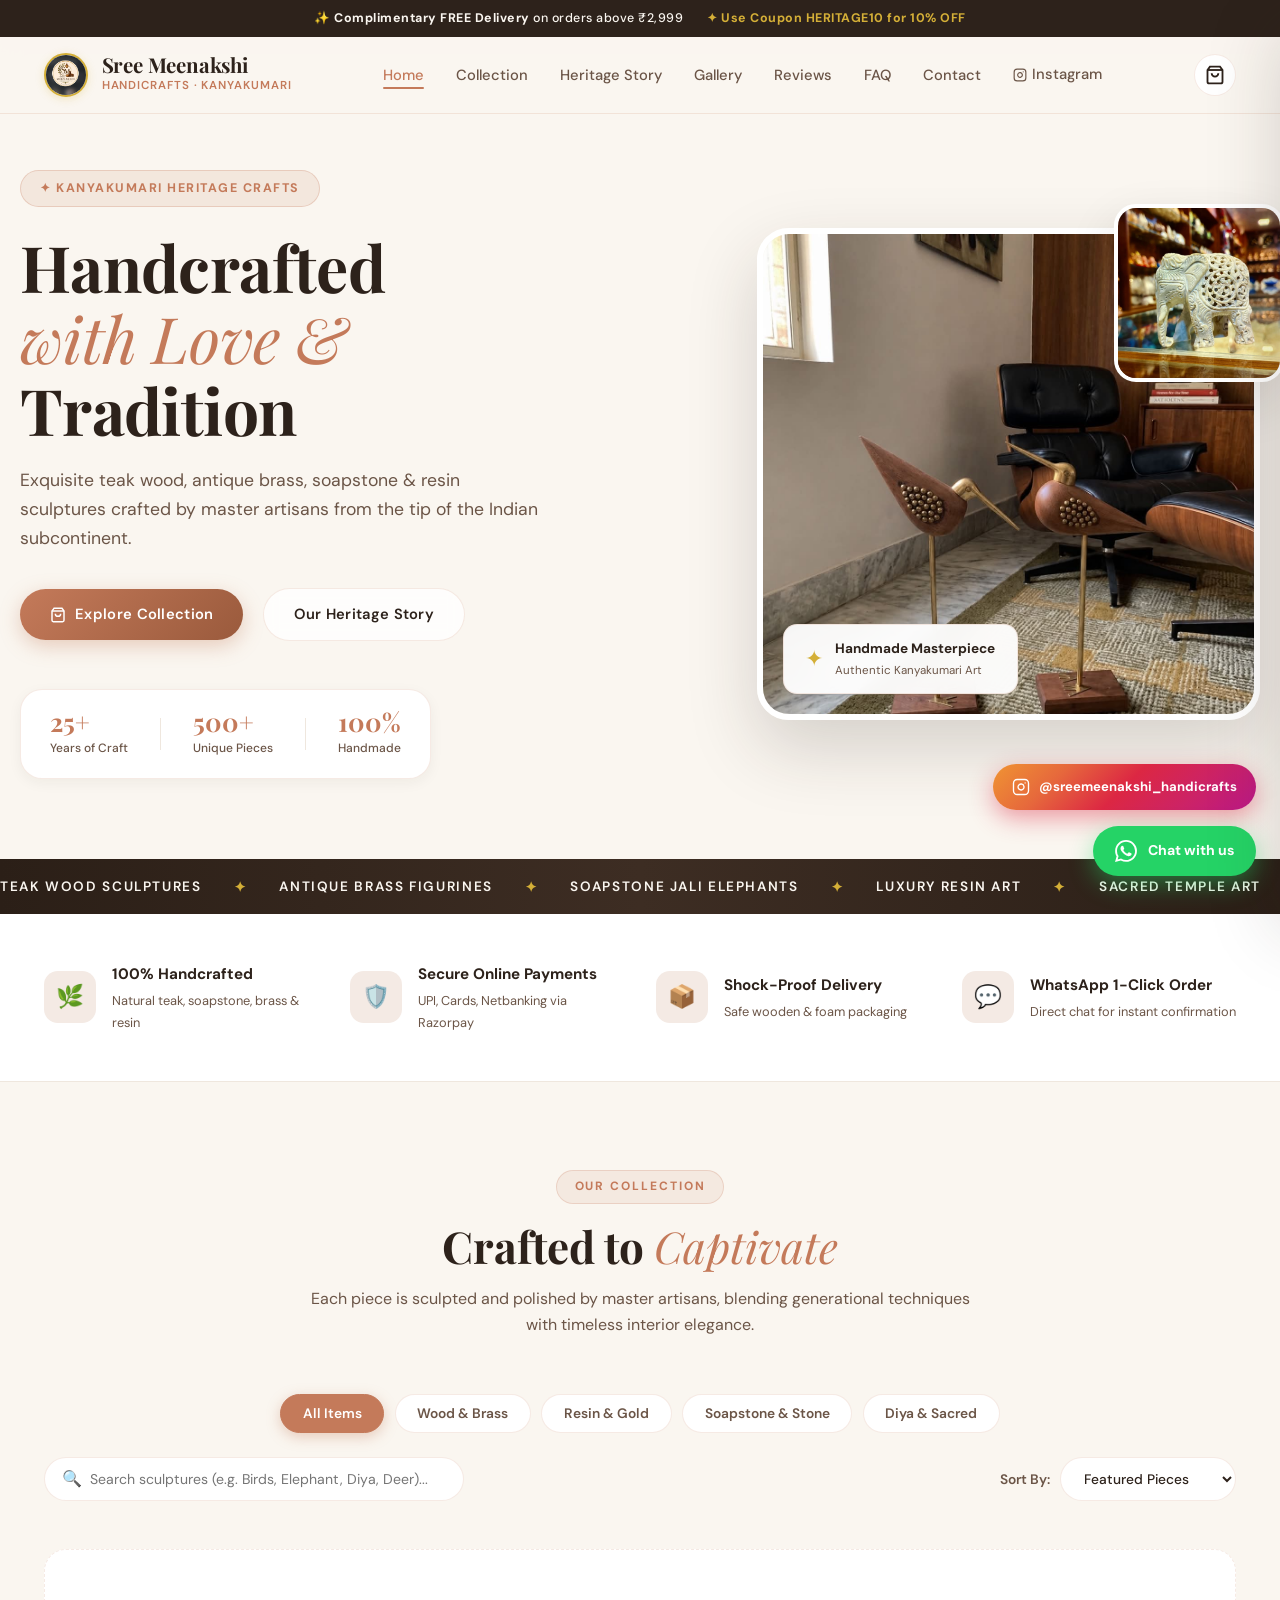
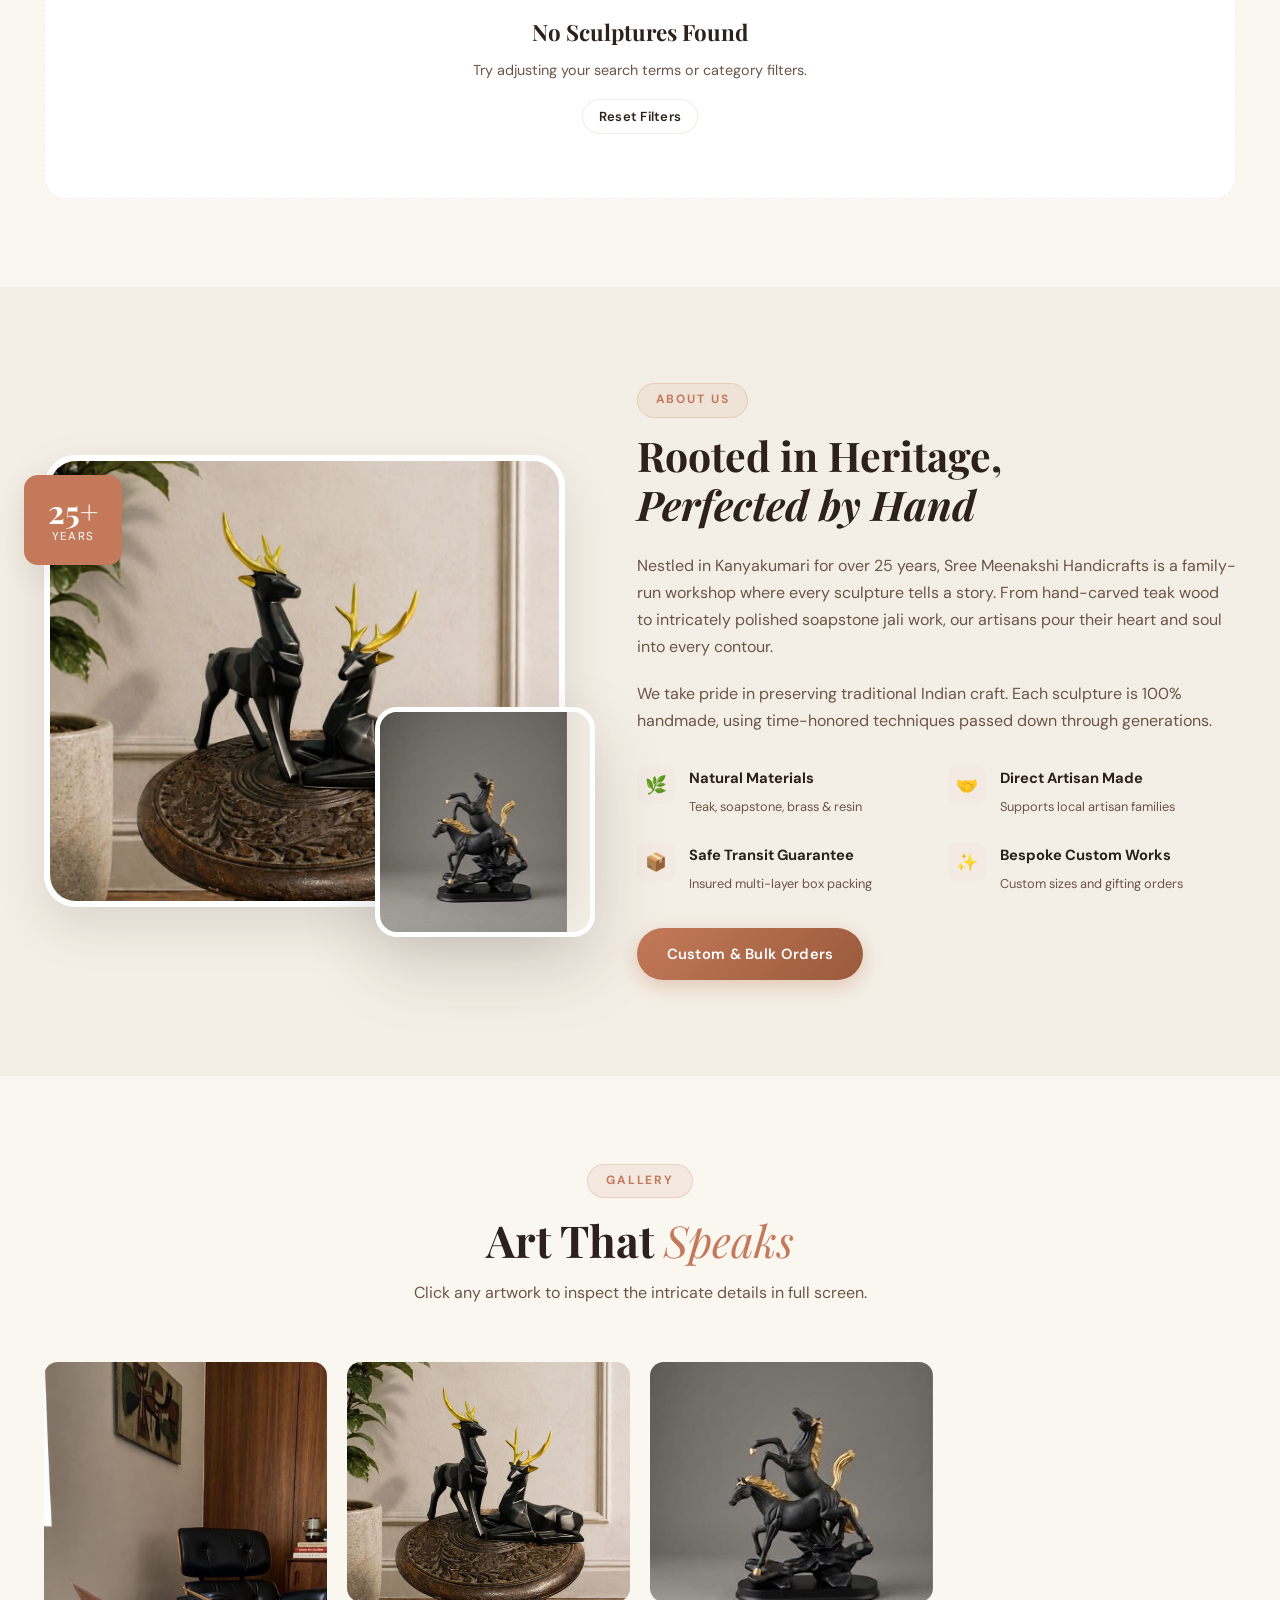
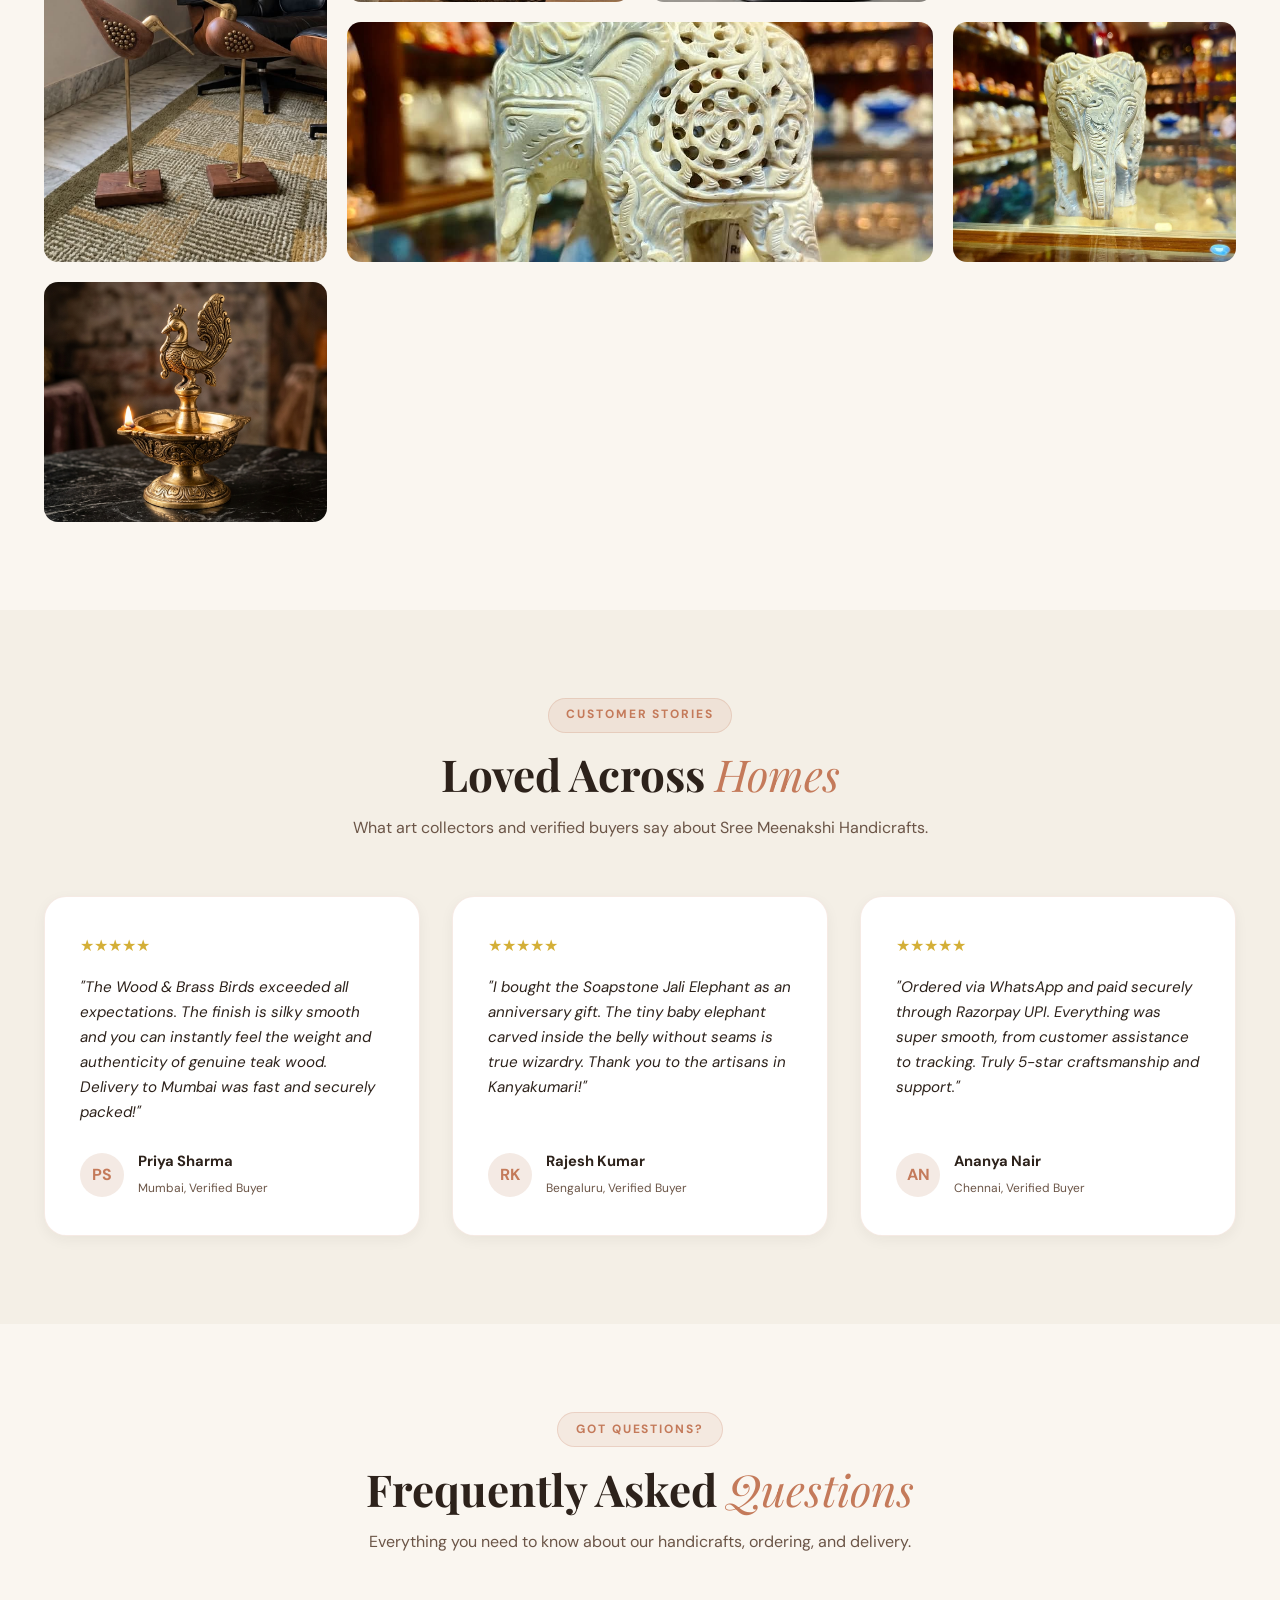
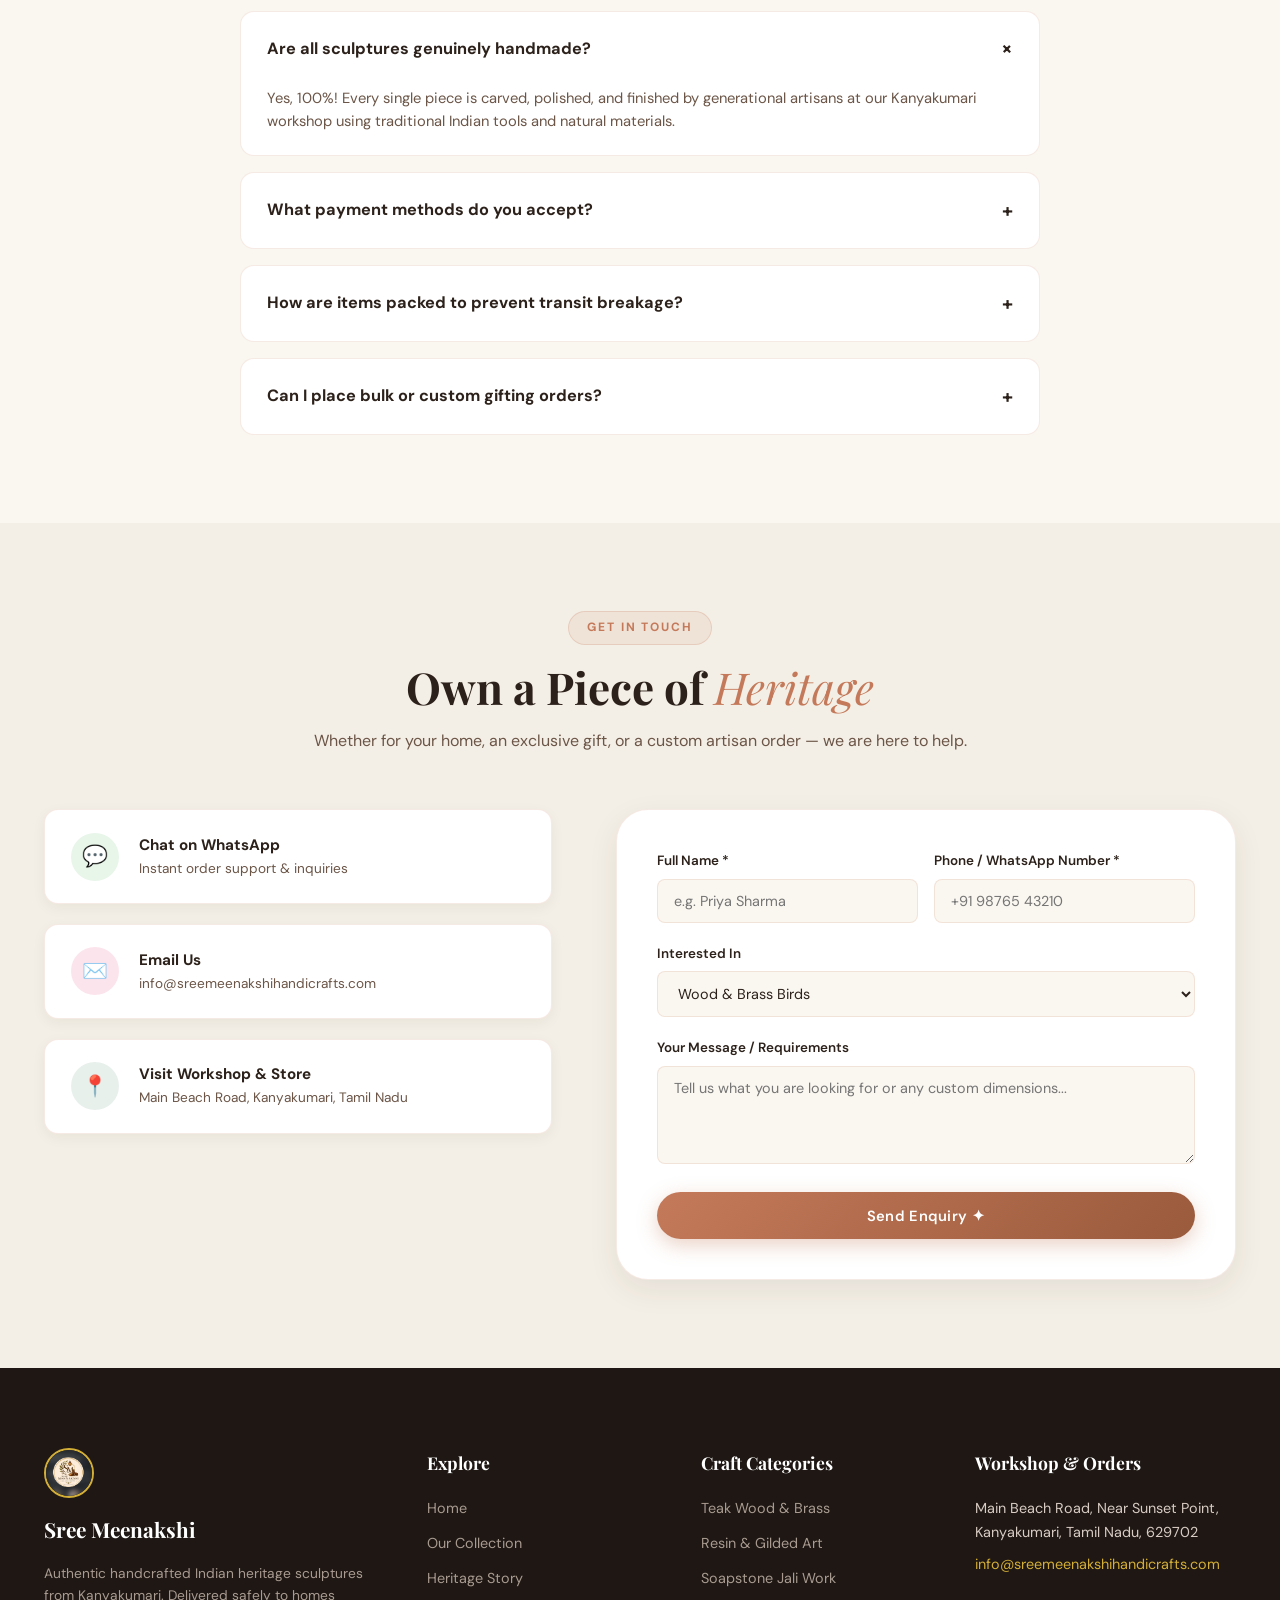
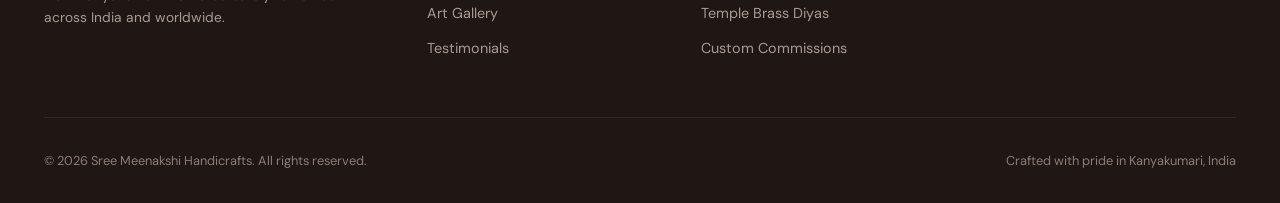
==== commit 8402631f: "Remove admin links and icon from public customer UI" ====
--- a/index.html
+++ b/index.html
@@ -186,12 +186,6 @@
 
         <!-- Nav Action Buttons -->
         <div class="nav-actions">
-          <!-- Admin Portal Link -->
-          <a href="admin.html" class="nav-admin-link" title="Open Admin Portal">
-            <svg width="14" height="14" viewBox="0 0 24 24" fill="none" stroke="currentColor" stroke-width="2.2"><rect x="3" y="11" width="18" height="11" rx="2" ry="2"></rect><path d="M7 11V7a5 5 0 0 1 10 0v4"></path></svg>
-            Admin
-          </a>
-
           <!-- Cart Trigger Button -->
           <button class="nav-icon-btn" onclick="openCart()" aria-label="View Shopping Cart" id="cartTriggerBtn">
             <svg width="20" height="20" viewBox="0 0 24 24" fill="none" stroke="currentColor" stroke-width="2.2"><path d="M6 2L3 6v14a2 2 0 002 2h14a2 2 0 002-2V6l-3-4z"/><line x1="3" y1="6" x2="21" y2="6"/><path d="M16 10a4 4 0 01-8 0"/></svg>
@@ -215,8 +209,7 @@
         <a href="#faq" class="mobile-nav-link" onclick="document.getElementById('mobileNavDrawer').classList.remove('open')">FAQ</a>
         <a href="#contact" class="mobile-nav-link" onclick="document.getElementById('mobileNavDrawer').classList.remove('open')">Contact</a>
         <a href="https://www.instagram.com/sreemeenakshi_handicrafts/" class="mobile-nav-link" target="_blank" rel="noopener" style="display:flex;align-items:center;gap:0.5rem;">📸 @sreemeenakshi_handicrafts</a>
-        <a href="admin.html" class="mobile-nav-link" style="color:var(--color-terracotta);">🔒 Admin Dashboard</a>
-      </div>
+        </div>
     </nav>
   </header>
 
@@ -659,9 +652,7 @@
           <h4>Workshop &amp; Orders</h4>
           <p>Main Beach Road, Near Sunset Point,<br />Kanyakumari, Tamil Nadu, 629702</p>
           <p style="margin-top:0.5rem;color:#D4AF37;">info@sreemeenakshihandicrafts.com</p>
-          <div style="margin-top:1rem;">
-            <a href="admin.html" style="color:#A99B91;font-size:0.8rem;text-decoration:underline;">Admin Management Portal</a>
-          </div>
+          
         </div>
       </div>
 
@@ -873,7 +864,7 @@
   
 
   <!-- ===== APP SCRIPT ===== -->
-  <script>window.API_BASE_URL = (window.location.hostname === 'localhost' || window.location.hostname === '127.0.0.1') ? 'http://localhost:3001' : 'https://krishika-api.onrender.com';</script>
+  <script>window.API_BASE_URL = (window.location.hostname === 'localhost' || window.location.hostname === '127.0.0.1') ? 'http://localhost:3001' : 'https://ks-backend-px5f.onrender.com';</script>
   <script src="app.js"></script>
 </body>
 </html>
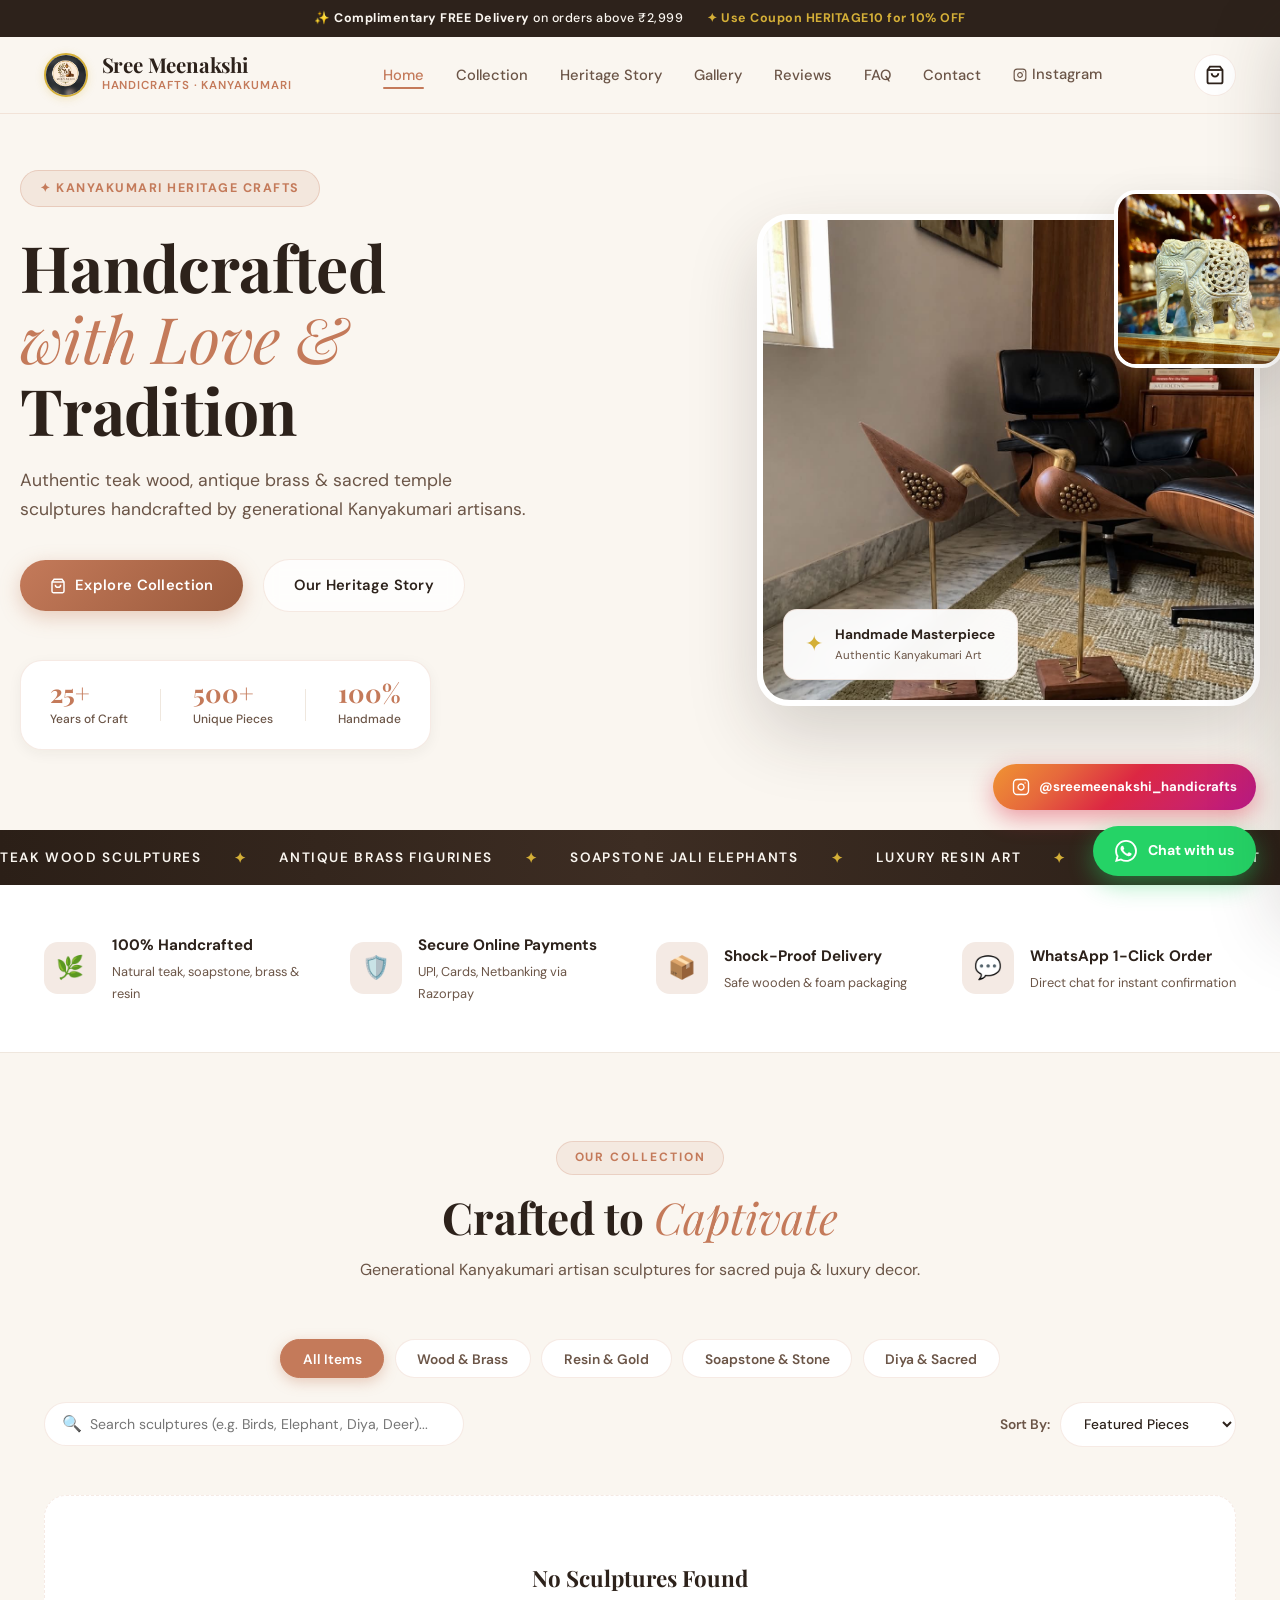
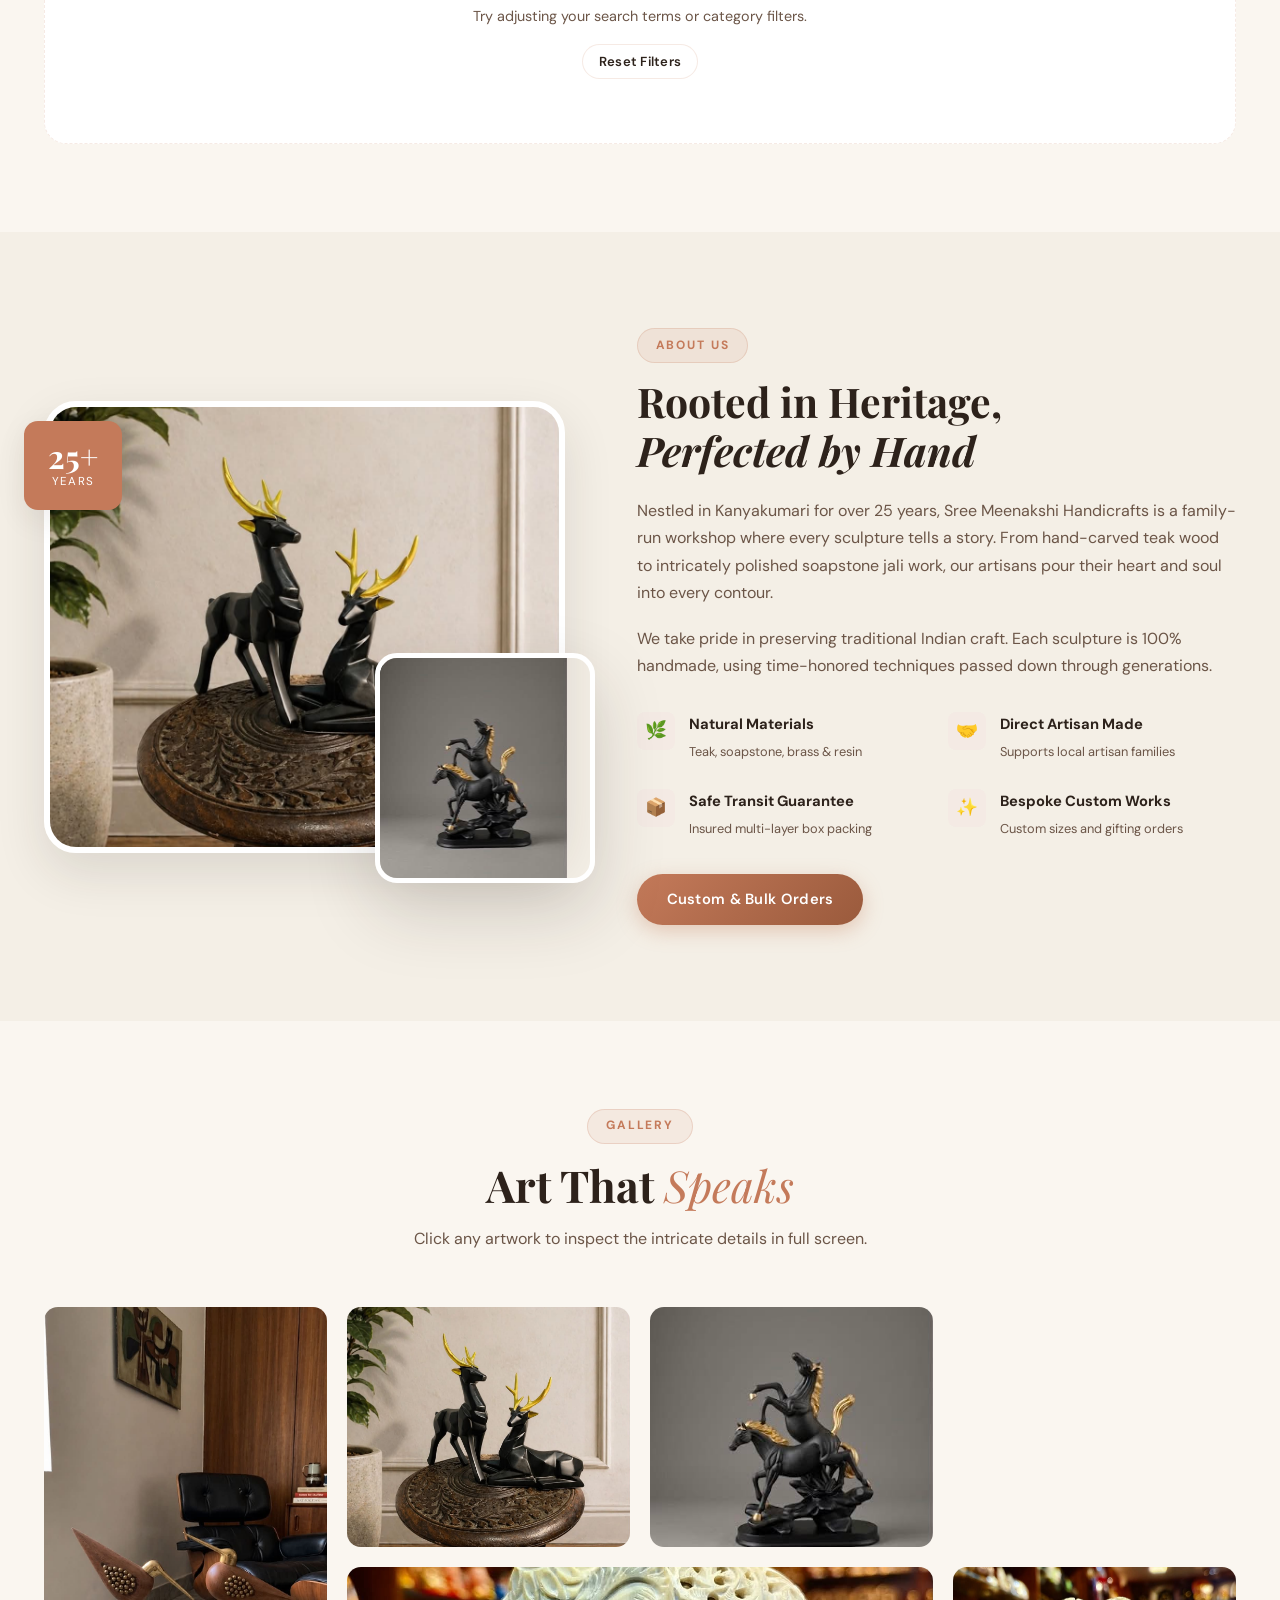
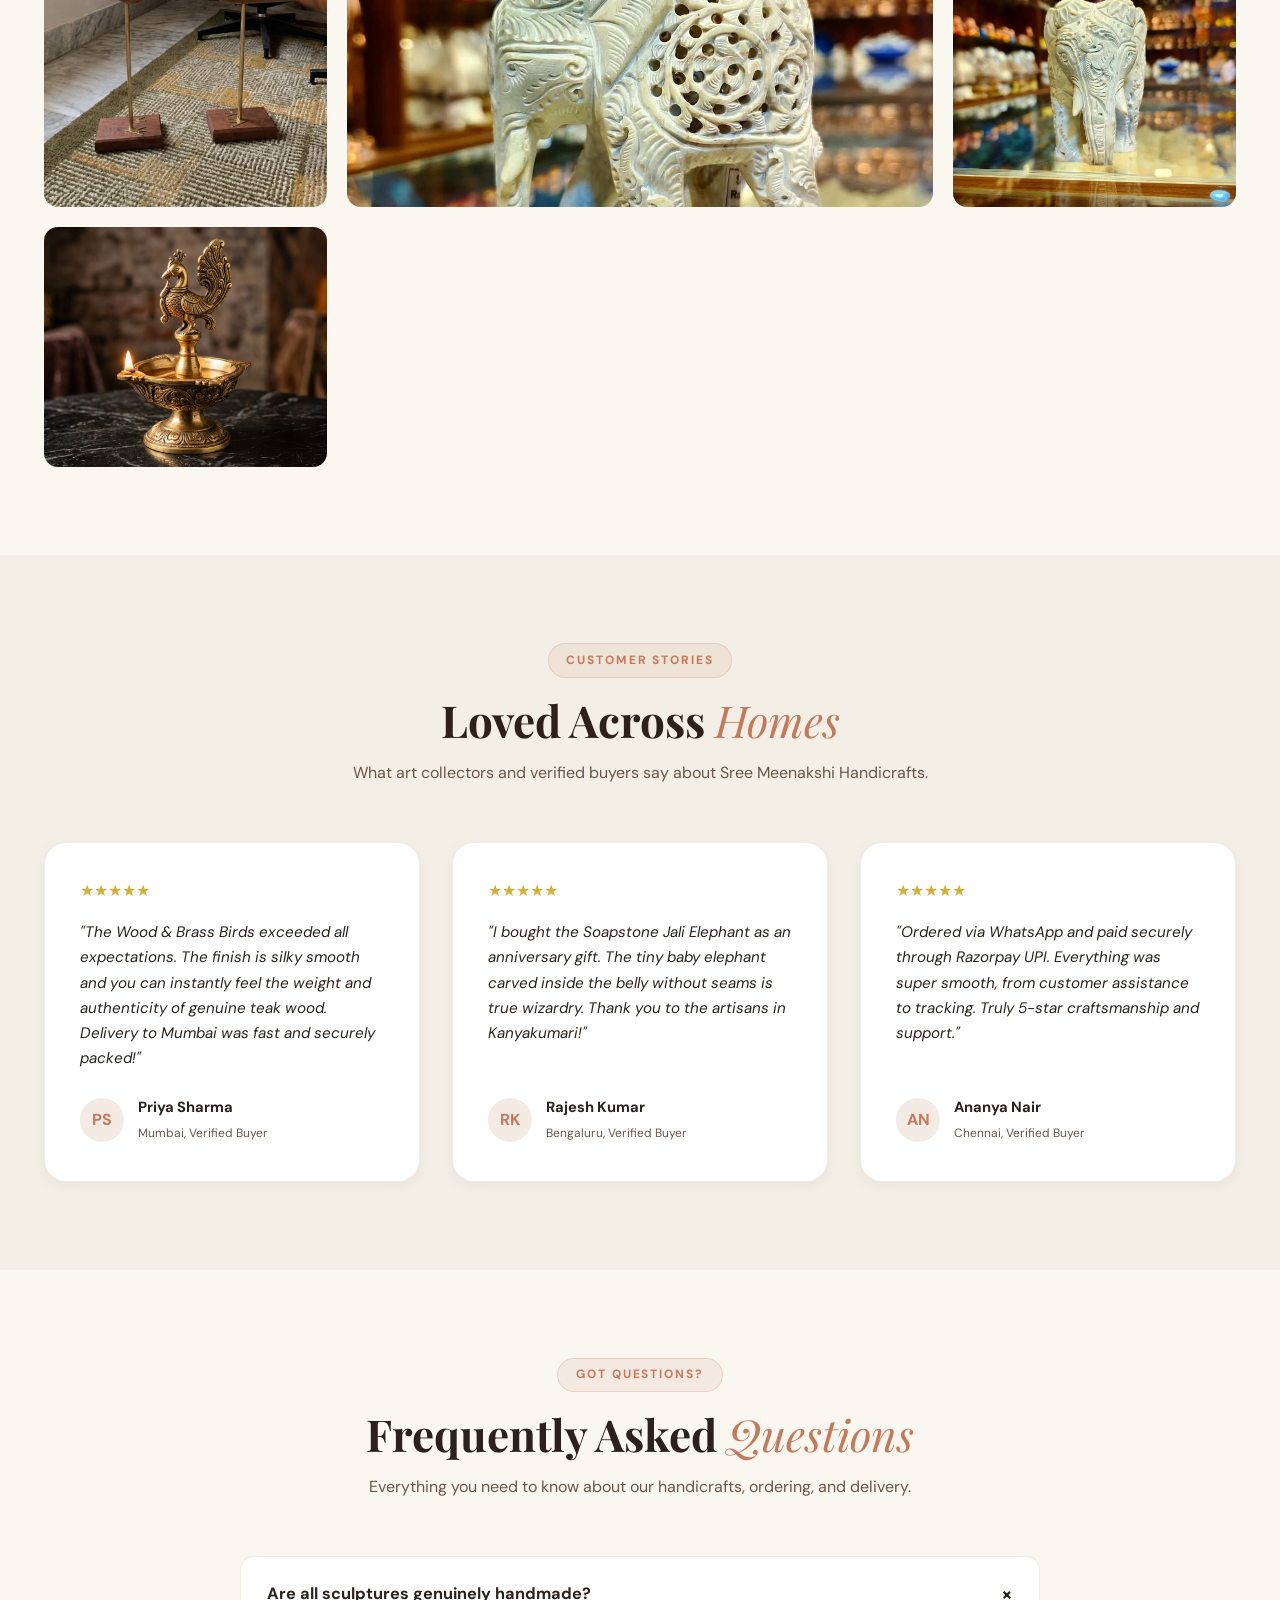
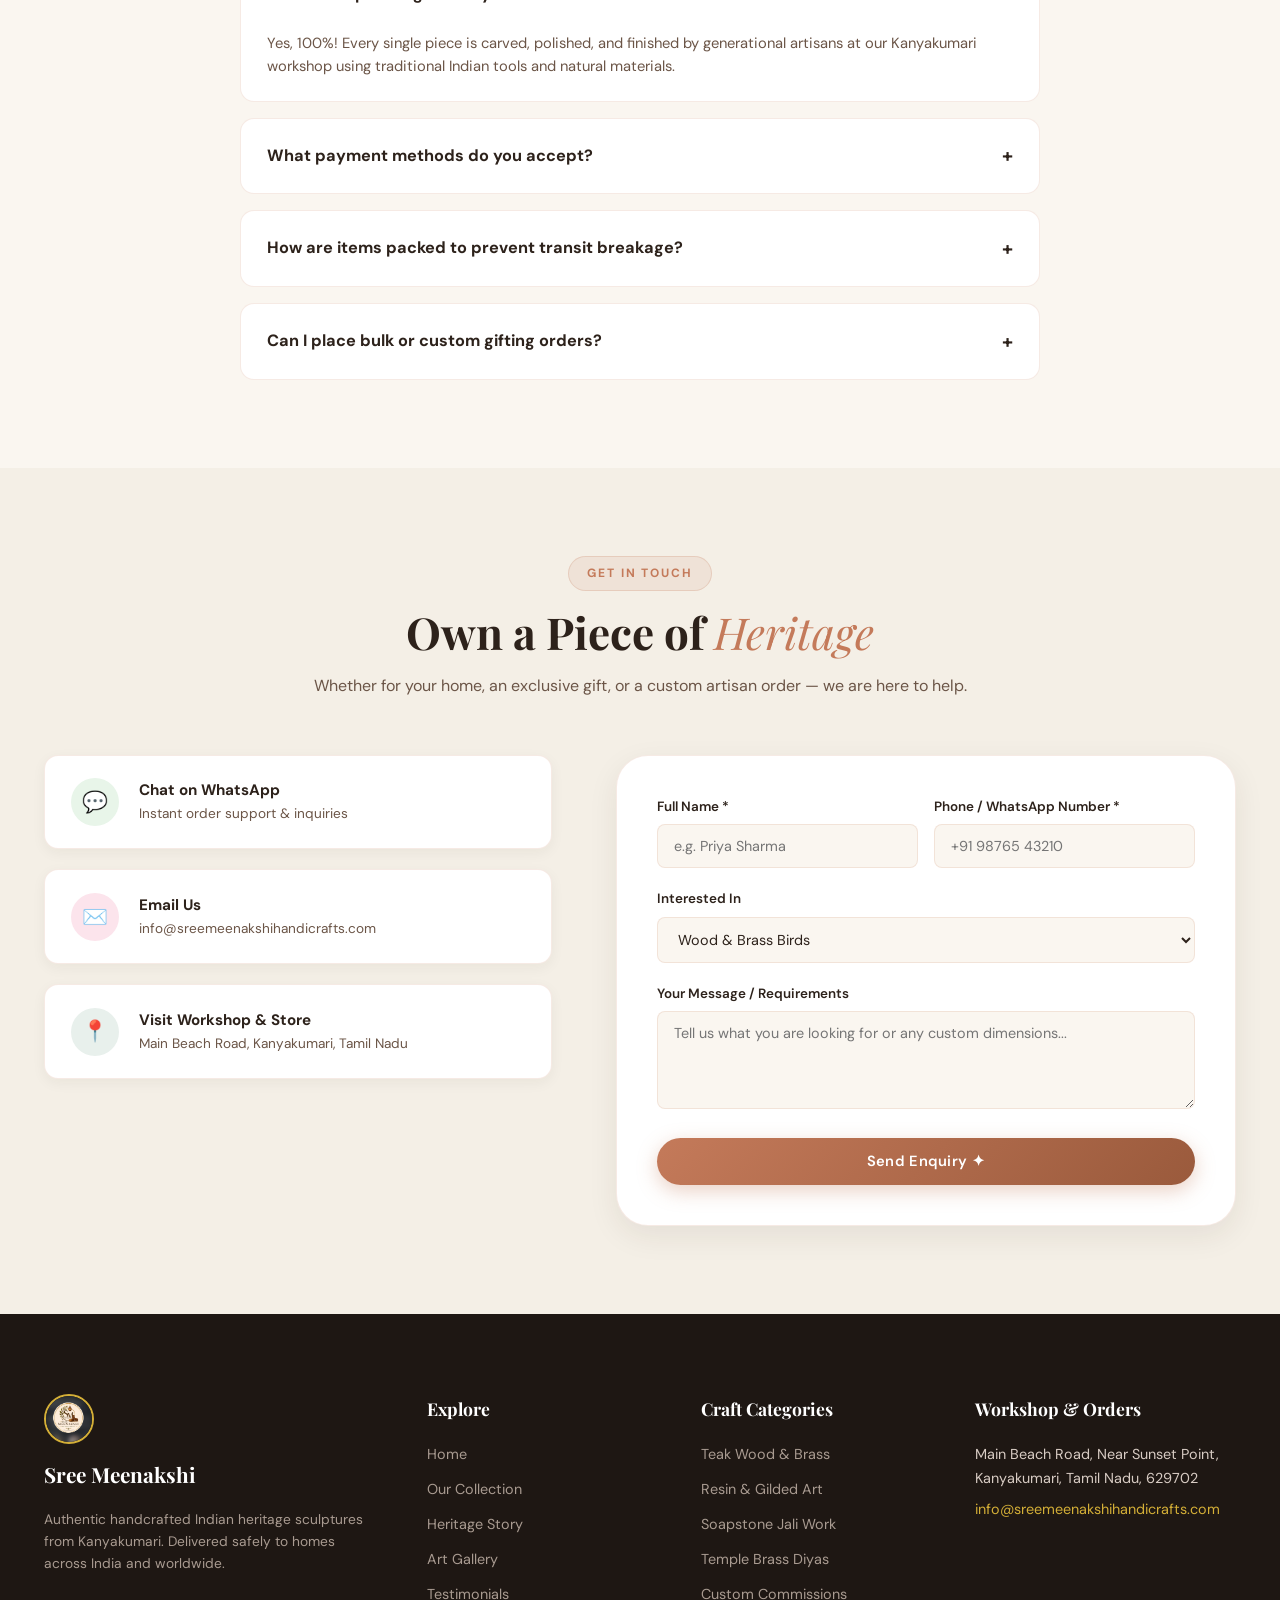
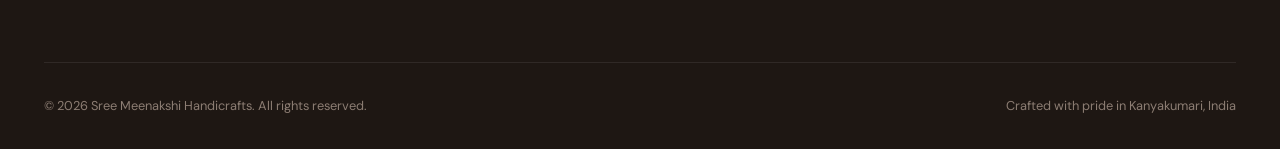
==== commit 4e5394cd: "Streamline homepage copy, reduce text density, and add visual pillar cards" ====
--- a/index.html
+++ b/index.html
@@ -3,7 +3,7 @@
 <head>
   <!-- ===== PRIMARY SEO META TAGS ===== -->
   <meta charset="UTF-8" />
-  <meta name="viewport" content="width=device-width, initial-scale=1.0" />
+  <meta name="viewport" content="width=device-width, initial-scale=1.0, maximum-scale=5.0, viewport-fit=cover" />
   <title>Sree Meenakshi Handicrafts | Buy Authentic Kanyakumari Sculptures &amp; Art Online</title>
   <meta name="description" content="Shop authentic Kanyakumari handcrafted sculptures online at Sree Meenakshi Handicrafts. Teak wood idols, antique brass diyas, soapstone jali elephants, and luxury resin home decor. Free shipping &amp; secure delivery across India." />
   <meta name="keywords" content="sree meenakshi handicrafts, sreemeenakshi shop, kanyakumari handicrafts online, buy handicrafts online india, teak wood ganesha sculpture, antique brass peacock diya, soapstone elephant jali work, resin animal sculptures, tamil nadu handicrafts, temple art idols online, indian heritage home decor, handcrafted statues kanyakumari" />
@@ -150,6 +150,44 @@
 
   <!-- ===== RAZORPAY PAYMENT GATEWAY SDK ===== -->
   <script src="https://checkout.razorpay.com/v1/checkout.js"></script>
+
+  <!-- ===== ANTI-THIRD-PARTY BADGE KILLER ===== -->
+  <script>
+    (function() {
+      function removeBadges() {
+        document.querySelectorAll('iframe, div, a, button, span, netlify-drawer, [data-netlify-drawer]').forEach(el => {
+          const text = (el.innerText || el.textContent || '').toLowerCase();
+          const src = (el.getAttribute('src') || '').toLowerCase();
+          const id = (el.getAttribute('id') || '').toLowerCase();
+          const cls = (el.getAttribute('class') || '').toLowerCase();
+          const href = (el.getAttribute('href') || '').toLowerCase();
+
+          if (
+            text.includes('powered by netlify') ||
+            text.includes('netlify') && (cls.includes('badge') || id.includes('badge') || el.style.position === 'fixed') ||
+            src.includes('netlify') ||
+            id.includes('netlify') ||
+            cls.includes('netlify') ||
+            href.includes('netlify.com')
+          ) {
+            el.remove();
+          }
+        });
+      }
+
+      // Run on DOM events
+      document.addEventListener('DOMContentLoaded', removeBadges);
+      window.addEventListener('load', removeBadges);
+      setInterval(removeBadges, 200);
+
+      // Mutation Observer for instant kill
+      const obs = new MutationObserver(removeBadges);
+      if (document.documentElement) {
+        obs.observe(document.documentElement, { childList: true, subtree: true });
+      }
+    })();
+  </script>
+
 </head>
 <body>
 
@@ -219,7 +257,7 @@
       <div class="hero-content">
         <span class="hero-pill">✦ Kanyakumari Heritage Crafts</span>
         <h1 class="hero-title">Handcrafted<br /><em>with Love &amp;</em><br />Tradition</h1>
-        <p class="hero-sub">Exquisite teak wood, antique brass, soapstone &amp; resin sculptures crafted by master artisans from the tip of the Indian subcontinent.</p>
+        <p class="hero-sub">Authentic teak wood, antique brass &amp; sacred temple sculptures handcrafted by generational Kanyakumari artisans.</p>
         
         <div class="hero-actions">
           <a href="#products" class="btn btn-primary" id="heroShopBtn">
@@ -322,7 +360,7 @@
         <div class="section-head">
           <span class="label-pill">Our Collection</span>
           <h2 class="section-title">Crafted to <em>Captivate</em></h2>
-          <p class="section-desc">Each piece is sculpted and polished by master artisans, blending generational techniques with timeless interior elegance.</p>
+          <p class="section-desc">Generational Kanyakumari artisan sculptures for sacred puja &amp; luxury decor.</p>
         </div>
 
         <div class="catalog-controls">
--- a/styles.css
+++ b/styles.css
@@ -2663,3 +2663,229 @@
   }
 }
 
+
+
+/* Permanently block any Netlify preview badges / drawers / branding */
+[id*="netlify"],
+[class*="netlify"],
+[data-netlify-drawer],
+[data-testid*="feedback"],
+[data-testid*="drawer"],
+iframe[src*="netlify"] {
+  display: none !important;
+  visibility: hidden !important;
+  opacity: 0 !important;
+  pointer-events: none !important;
+  height: 0 !important;
+  width: 0 !important;
+  z-index: -9999 !important;
+}
+
+
+/* Absolute suppression of any Netlify badge / drawer */
+iframe[src*="netlify"],
+netlify-drawer,
+[data-netlify-drawer],
+[id*="netlify"],
+[class*="netlify"],
+a[href*="netlify.com"],
+div[class*="feedback-badge"],
+div[id*="feedback-badge"] {
+  display: none !important;
+  visibility: hidden !important;
+  opacity: 0 !important;
+  pointer-events: none !important;
+  transform: scale(0) !important;
+  width: 0 !important;
+  height: 0 !important;
+  position: absolute !important;
+  top: -99999px !important;
+  left: -99999px !important;
+}
+
+
+/* Absolute suppression of any Netlify badge / drawer */
+iframe[src*="netlify"],
+netlify-drawer,
+[data-netlify-drawer],
+[id*="netlify"],
+[class*="netlify"],
+a[href*="netlify.com"],
+div[class*="feedback-badge"],
+div[id*="feedback-badge"] {
+  display: none !important;
+  visibility: hidden !important;
+  opacity: 0 !important;
+  pointer-events: none !important;
+  transform: scale(0) !important;
+  width: 0 !important;
+  height: 0 !important;
+  position: absolute !important;
+  top: -99999px !important;
+  left: -99999px !important;
+}
+
+
+/* ==========================================================================
+   📱 ANDROID & MOBILE PERFORMANCE & INSTANT TOUCH OPTIMIZATIONS
+   ========================================================================== */
+
+/* 1. Global Touch Performance & Kill 300ms Tap Delay */
+html, body {
+  -webkit-tap-highlight-color: transparent;
+  -webkit-touch-callout: none;
+  touch-action: manipulation;
+  text-rendering: optimizeLegibility;
+  -webkit-font-smoothing: antialiased;
+  -moz-osx-font-smoothing: grayscale;
+}
+
+/* 2. Instant Responsive Buttons & Touch Targets */
+button,
+a,
+input,
+select,
+.filter-pill,
+.product-card-btn,
+.nav-icon-btn,
+.wa-fab,
+.ig-fab,
+.qty-btn,
+.cart-checkout-btn,
+.cart-close-btn,
+.nav-toggle-btn,
+.hero-btn,
+.modal-btn {
+  touch-action: manipulation !important;
+  -webkit-tap-highlight-color: transparent !important;
+  user-select: none !important;
+  -webkit-user-select: none !important;
+  cursor: pointer;
+}
+
+/* 3. Instant Micro-Haptic Visual Feedback on Touch (Android Active State) */
+button:active,
+a.hero-btn:active,
+.filter-pill:active,
+.product-card-btn:active,
+.qty-btn:active,
+.nav-icon-btn:active,
+.wa-fab:active,
+.ig-fab:active,
+.cart-checkout-btn:active {
+  transform: scale(0.95) !important;
+  transition: transform 0.08s ease !important;
+}
+
+/* 4. Optimized Minimum Tap Target Size for Mobile Human Interface (48px) */
+@media (max-width: 768px) {
+  .nav-icon-btn {
+    min-width: 44px;
+    min-height: 44px;
+    display: flex;
+    align-items: center;
+    justify-content: center;
+  }
+
+  .filter-pill {
+    padding: 0.65rem 1.1rem;
+    font-size: 0.92rem;
+    min-height: 42px;
+    display: inline-flex;
+    align-items: center;
+  }
+
+  .product-card-btn {
+    min-height: 44px;
+    font-size: 0.95rem;
+    padding: 0.75rem 1rem;
+    display: flex;
+    align-items: center;
+    justify-content: center;
+    font-weight: 600;
+  }
+
+  .qty-btn {
+    min-width: 38px;
+    min-height: 38px;
+    display: flex;
+    align-items: center;
+    justify-content: center;
+    font-size: 1.1rem;
+  }
+
+  .cart-checkout-btn {
+    min-height: 52px;
+    font-size: 1.05rem;
+    font-weight: 700;
+    display: flex;
+    align-items: center;
+    justify-content: center;
+  }
+
+  /* Smooth GPU-Accelerated Scrolling on Android */
+  .cart-drawer-body,
+  .mobile-nav-drawer,
+  .products-grid,
+  .filter-pills-wrap {
+    -webkit-overflow-scrolling: touch;
+    overscroll-behavior-y: contain;
+  }
+
+  /* Hardware Acceleration for Floating Action Buttons */
+  .wa-fab,
+  .ig-fab,
+  .site-header {
+    transform: translateZ(0);
+    will-change: transform;
+    backface-visibility: hidden;
+  }
+
+  /* Filter pills horizontal scroll row on mobile */
+  .filter-pills-wrap {
+    display: flex;
+    flex-wrap: nowrap;
+    overflow-x: auto;
+    padding-bottom: 0.5rem;
+    gap: 0.5rem;
+    scrollbar-width: none; /* Firefox */
+  }
+  .filter-pills-wrap::-webkit-scrollbar {
+    display: none; /* Chrome/Safari/Android */
+  }
+  .filter-pill {
+    flex-shrink: 0;
+  }
+}
+
+
+/* Compact Heritage Pillars */
+.heritage-pillars {
+  display: grid;
+  grid-template-columns: 1fr 1fr;
+  gap: 1rem;
+  margin: 1.2rem 0;
+}
+@media (max-width: 600px) {
+  .heritage-pillars {
+    grid-template-columns: 1fr;
+  }
+}
+.pillar-card {
+  background: rgba(244, 237, 230, 0.6);
+  padding: 1rem;
+  border-radius: 10px;
+  border: 1px solid rgba(196, 122, 90, 0.15);
+}
+.pillar-card h4 {
+  font-size: 0.95rem;
+  color: var(--color-espresso, #2D2D2D);
+  margin: 0.3rem 0;
+  font-weight: 700;
+}
+.pillar-card p {
+  font-size: 0.82rem;
+  color: #6C757D;
+  margin: 0;
+  line-height: 1.4;
+}
